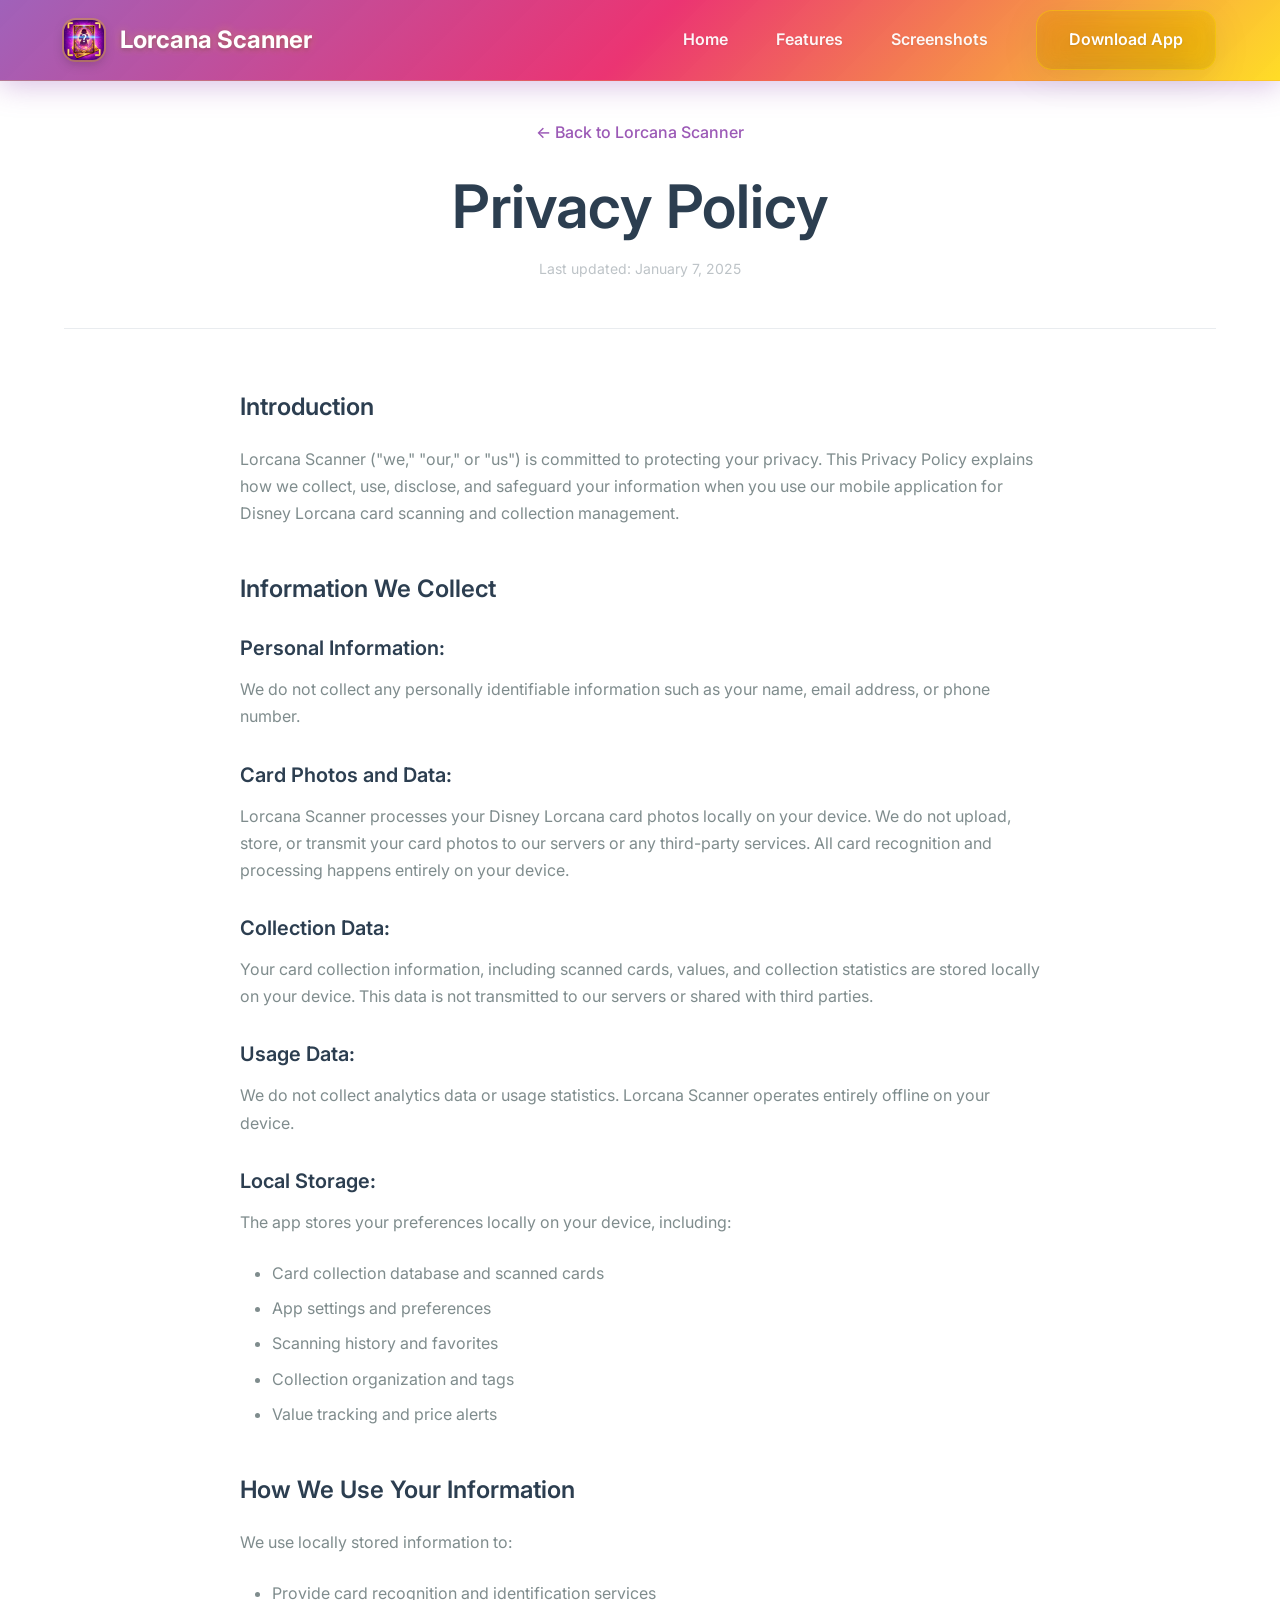
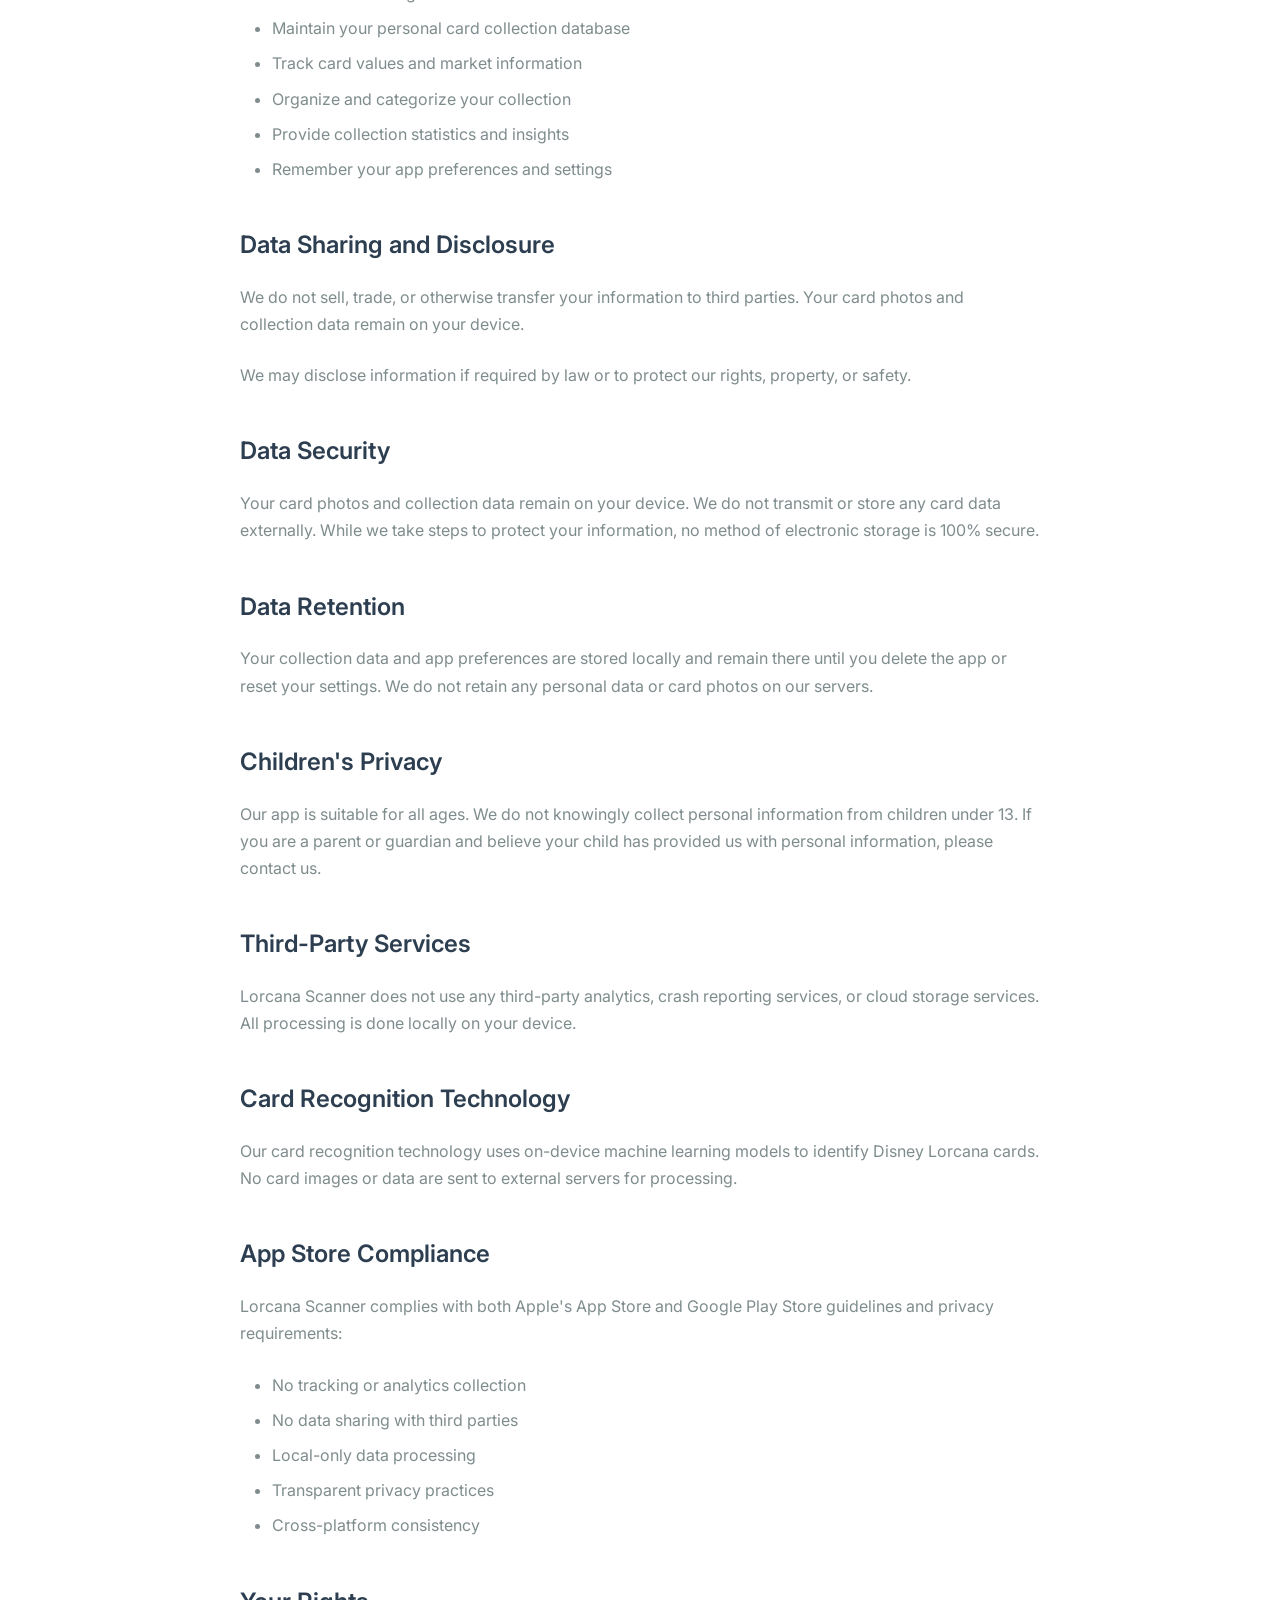
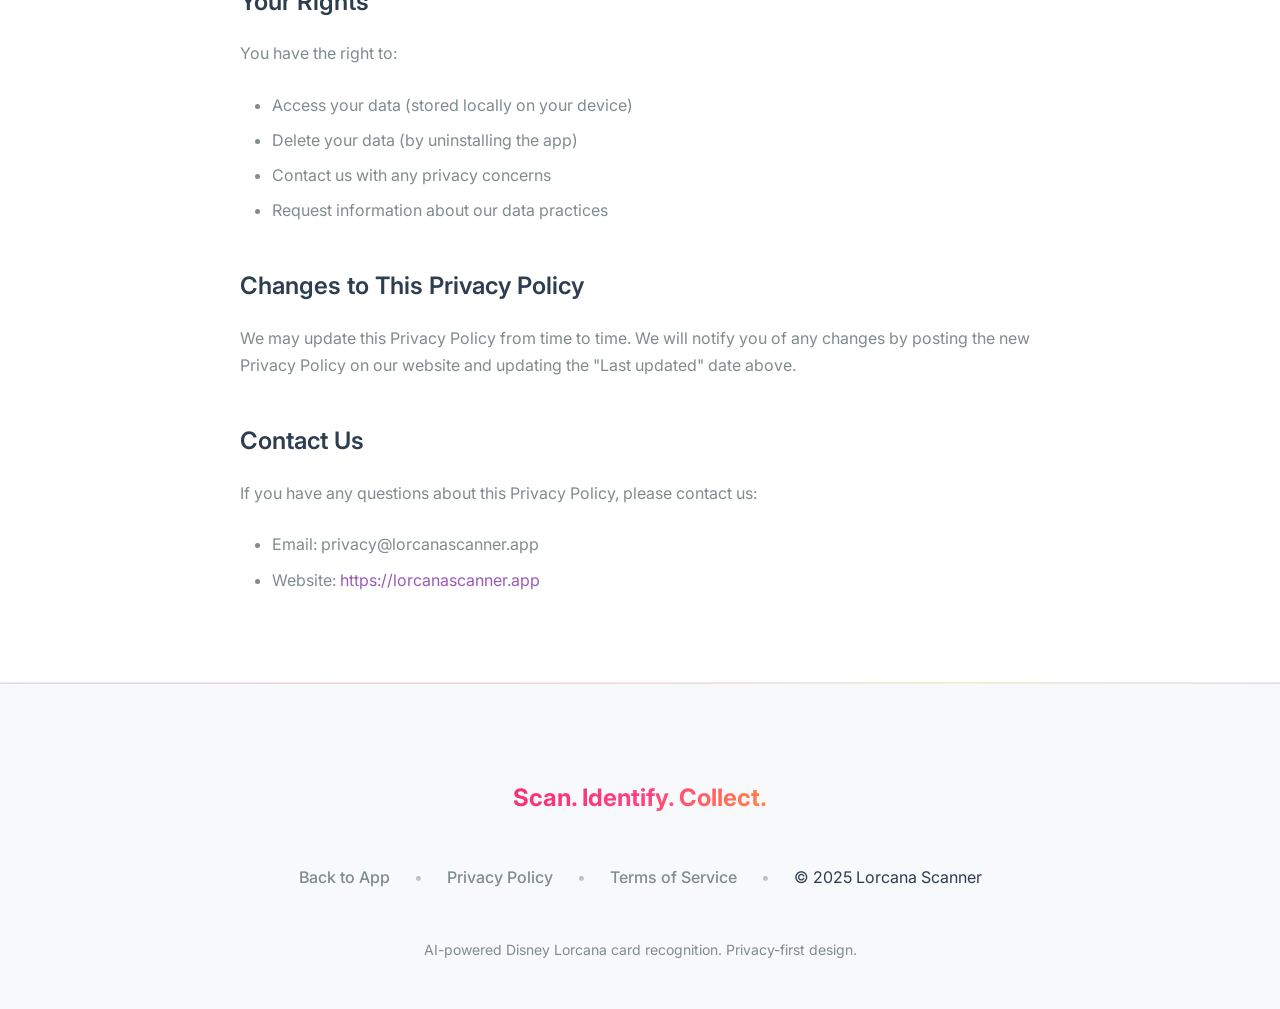
==== privacy.html @ 2559c127 "Add files via upload" ====
<!DOCTYPE html>
<html lang="en">
  <head>
    <meta charset="UTF-8" />
    <meta name="viewport" content="width=device-width, initial-scale=1.0" />
    <title>Privacy Policy - Lorcana Scanner</title>
    <meta
      name="description"
      content="Lorcana Scanner Privacy Policy - Learn how we protect your privacy and handle your data."
    />

    <!-- Favicon -->
    <link rel="icon" type="image/png" href="images/icon.png" />

    <!-- CSS -->
    <link rel="stylesheet" href="styles.css" />

    <!-- Fonts -->
    <link rel="preconnect" href="https://fonts.googleapis.com" />
    <link rel="preconnect" href="https://fonts.gstatic.com" crossorigin />
    <link
      href="https://fonts.googleapis.com/css2?family=Inter:wght@300;400;500;600;700&display=swap"
      rel="stylesheet"
    />
  </head>
  <body>
    <!-- Navigation -->
    <nav class="navbar">
      <div class="nav-container">
        <div class="nav-logo">
          <img src="images/icon.png" alt="Lorcana Scanner" class="logo" />
          <span class="logo-text">Lorcana Scanner</span>
        </div>
        <div class="nav-menu">
          <a href="index.html" class="nav-link">Home</a>
          <a href="index.html#features" class="nav-link">Features</a>
          <a href="index.html#screenshots" class="nav-link">Screenshots</a>
          <a href="index.html#download" class="nav-link download-btn"
            >Download App</a
          >
        </div>
        <div class="nav-toggle">
          <span></span>
          <span></span>
          <span></span>
        </div>
      </div>
    </nav>

    <!-- Privacy Policy Content -->
    <section class="privacy-content">
      <div class="container">
        <div class="privacy-header">
          <a href="index.html" class="back-link">← Back to Lorcana Scanner</a>
          <h1>Privacy Policy</h1>
          <p class="last-updated">Last updated: January 7, 2025</p>
        </div>

        <div class="privacy-body">
          <h2>Introduction</h2>
          <p>
            Lorcana Scanner ("we," "our," or "us") is committed to protecting your
            privacy. This Privacy Policy explains how we collect, use, disclose,
            and safeguard your information when you use our mobile application
            for Disney Lorcana card scanning and collection management.
          </p>

          <h2>Information We Collect</h2>

          <h3>Personal Information:</h3>
          <p>
            We do not collect any personally identifiable information such as
            your name, email address, or phone number.
          </p>

          <h3>Card Photos and Data:</h3>
          <p>
            Lorcana Scanner processes your Disney Lorcana card photos locally on your device. 
            We do not upload, store, or transmit your card photos to our servers or any
            third-party services. All card recognition and processing happens
            entirely on your device.
          </p>

          <h3>Collection Data:</h3>
          <p>
            Your card collection information, including scanned cards, values, 
            and collection statistics are stored locally on your device. This data 
            is not transmitted to our servers or shared with third parties.
          </p>

          <h3>Usage Data:</h3>
          <p>
            We do not collect analytics data or usage statistics. Lorcana Scanner
            operates entirely offline on your device.
          </p>

          <h3>Local Storage:</h3>
          <p>
            The app stores your preferences locally on your device, including:
          </p>
          <ul>
            <li>Card collection database and scanned cards</li>
            <li>App settings and preferences</li>
            <li>Scanning history and favorites</li>
            <li>Collection organization and tags</li>
            <li>Value tracking and price alerts</li>
          </ul>

          <h2>How We Use Your Information</h2>
          <p>We use locally stored information to:</p>
          <ul>
            <li>Provide card recognition and identification services</li>
            <li>Maintain your personal card collection database</li>
            <li>Track card values and market information</li>
            <li>Organize and categorize your collection</li>
            <li>Provide collection statistics and insights</li>
            <li>Remember your app preferences and settings</li>
          </ul>

          <h2>Data Sharing and Disclosure</h2>
          <p>
            We do not sell, trade, or otherwise transfer your information to
            third parties. Your card photos and collection data remain on your device.
          </p>
          <p>
            We may disclose information if required by law or to protect our
            rights, property, or safety.
          </p>

          <h2>Data Security</h2>
          <p>
            Your card photos and collection data remain on your device. We do not
            transmit or store any card data externally. While we take steps to
            protect your information, no method of electronic storage is 100%
            secure.
          </p>

          <h2>Data Retention</h2>
          <p>
            Your collection data and app preferences are stored locally and remain 
            there until you delete the app or reset your settings. We do not retain 
            any personal data or card photos on our servers.
          </p>

          <h2>Children's Privacy</h2>
          <p>
            Our app is suitable for all ages. We do not knowingly collect
            personal information from children under 13. If you are a parent or
            guardian and believe your child has provided us with personal
            information, please contact us.
          </p>

          <h2>Third-Party Services</h2>
          <p>
            Lorcana Scanner does not use any third-party analytics, crash reporting
            services, or cloud storage services. All processing is done locally
            on your device.
          </p>

          <h2>Card Recognition Technology</h2>
          <p>
            Our card recognition technology uses on-device machine learning models
            to identify Disney Lorcana cards. No card images or data are sent to external
            servers for processing.
          </p>

          <h2>App Store Compliance</h2>
          <p>
            Lorcana Scanner complies with both Apple's App Store and Google Play
            Store guidelines and privacy requirements:
          </p>
          <ul>
            <li>No tracking or analytics collection</li>
            <li>No data sharing with third parties</li>
            <li>Local-only data processing</li>
            <li>Transparent privacy practices</li>
            <li>Cross-platform consistency</li>
          </ul>

          <h2>Your Rights</h2>
          <p>You have the right to:</p>
          <ul>
            <li>Access your data (stored locally on your device)</li>
            <li>Delete your data (by uninstalling the app)</li>
            <li>Contact us with any privacy concerns</li>
            <li>Request information about our data practices</li>
          </ul>

          <h2>Changes to This Privacy Policy</h2>
          <p>
            We may update this Privacy Policy from time to time. We will notify
            you of any changes by posting the new Privacy Policy on our website
            and updating the "Last updated" date above.
          </p>

          <h2>Contact Us</h2>
          <p>
            If you have any questions about this Privacy Policy, please contact
            us:
          </p>
          <ul>
            <li>Email: privacy@lorcanascanner.app</li>
            <li>
              Website:
              <a href="https://lorcanascanner.app">https://lorcanascanner.app</a>
            </li>
          </ul>
        </div>
      </div>
    </section>

    <!-- Footer -->
    <footer class="footer">
      <div class="container">
        <div class="footer-content">
          <div class="footer-tagline">
            <p>Scan. Identify. Collect.</p>
          </div>
          <div class="footer-links">
            <a href="index.html">Back to App</a>
            <span class="separator">•</span>
            <a href="privacy.html">Privacy Policy</a>
            <span class="separator">•</span>
            <a href="terms.html">Terms of Service</a>
            <span class="separator">•</span>
            <span>© 2025 Lorcana Scanner</span>
          </div>
          <div class="footer-note">
            <p>AI-powered Disney Lorcana card recognition. Privacy-first design.</p>
          </div>
        </div>
      </div>
    </footer>

    <!-- JavaScript -->
    <script src="script.js"></script>
  </body>
</html>
---- styles.css ----
/* Reset and Base Styles */
* {
  margin: 0;
  padding: 0;
  box-sizing: border-box;
}

:root {
  /* Lorcana-themed Colors - Purple, Pink, Gold */
  --primary: #9b59b6;
  --primary-dark: #7d3c98;
  --primary-light: #bb8fce;
  --secondary: #e91e63;
  --secondary-dark: #c2185b;
  --accent: #ffd700;
  --accent-dark: #ffb300;
  --accent-light: #ffeb3b;
  --purple-deep: #4a148c;
  --purple-medium: #6a1b9a;
  --pink-bright: #ff4081;
  --pink-soft: #f06292;
  --text-primary: #2c3e50;
  --text-secondary: #7f8c8d;
  --text-light: #bdc3c7;
  --background: #ffffff;
  --background-alt: #f8f9fa;
  --border: #e9ecef;
  --shadow: rgba(0, 0, 0, 0.08);
  --shadow-hover: rgba(0, 0, 0, 0.12);
  --gradient-primary: linear-gradient(
    135deg,
    #9b59b6 0%,
    #e91e63 25%,
    #ff4081 50%,
    #ffd700 75%,
    #9b59b6 100%
  );
  --gradient-secondary: linear-gradient(135deg, #f8f9fa 0%, #e9ecef 100%);
  --gradient-glow: linear-gradient(
    135deg,
    rgba(155, 89, 182, 0.2) 0%,
    rgba(233, 30, 99, 0.15) 50%,
    rgba(255, 215, 0, 0.1) 100%
  );
  --gradient-cosmic: linear-gradient(
    135deg,
    #4a148c 0%,
    #6a1b9a 30%,
    #9b59b6 60%,
    #e91e63 100%
  );

  /* Typography */
  --font-family: "Inter", -apple-system, BlinkMacSystemFont, "Segoe UI", Roboto,
    sans-serif;
  --font-size-xs: 0.75rem;
  --font-size-sm: 0.875rem;
  --font-size-base: 1rem;
  --font-size-lg: 1.125rem;
  --font-size-xl: 1.25rem;
  --font-size-2xl: 1.5rem;
  --font-size-3xl: 1.875rem;
  --font-size-4xl: 2.25rem;
  --font-size-5xl: 3rem;
  --font-size-6xl: 3.75rem;

  /* Spacing */
  --spacing-xs: 0.5rem;
  --spacing-sm: 1rem;
  --spacing-md: 1.5rem;
  --spacing-lg: 2rem;
  --spacing-xl: 3rem;
  --spacing-2xl: 4rem;
  --spacing-3xl: 6rem;

  /* Border Radius */
  --radius-sm: 0.375rem;
  --radius-md: 0.5rem;
  --radius-lg: 0.75rem;
  --radius-xl: 1rem;
  --radius-2xl: 1.5rem;
  --radius-3xl: 2rem;

  /* Transitions */
  --transition: all 0.3s ease;
  --transition-slow: all 0.5s ease;
  --transition-fast: all 0.15s ease;
}

/* Dark Mode */
@media (prefers-color-scheme: dark) {
  :root {
    --text-primary: #ffffff;
    --text-secondary: #bdc3c7;
    --text-light: #95a5a6;
    --background: #1a1a1a;
    --background-alt: #2c2c2c;
    --border: #404040;
    --shadow: rgba(0, 0, 0, 0.3);
    --shadow-hover: rgba(0, 0, 0, 0.4);
  }
}

html {
  scroll-behavior: smooth;
}

body {
  font-family: var(--font-family);
  font-size: var(--font-size-base);
  line-height: 1.6;
  color: var(--text-primary);
  background: radial-gradient(
      circle at 50% 50%,
      rgba(155, 89, 182, 0.15) 0%,
      rgba(233, 30, 99, 0.1) 30%,
      rgba(255, 215, 0, 0.05) 60%,
      rgba(74, 20, 140, 0.02) 100%
    ),
    linear-gradient(135deg, #4a148c 0%, #6a1b9a 30%, #9b59b6 60%, #e91e63 100%);
  background-attachment: fixed;
  overflow-x: hidden;
  position: relative;
}

/* Sparkle effect for cosmic theme */
body::before {
  content: "";
  position: fixed;
  top: 0;
  left: 0;
  width: 100%;
  height: 100%;
  background-image: 
    radial-gradient(2px 2px at 20% 30%, rgba(255, 255, 255, 0.8), transparent),
    radial-gradient(2px 2px at 60% 70%, rgba(255, 192, 203, 0.8), transparent),
    radial-gradient(1px 1px at 50% 50%, rgba(255, 215, 0, 0.6), transparent),
    radial-gradient(1px 1px at 80% 10%, rgba(255, 255, 255, 0.6), transparent),
    radial-gradient(2px 2px at 40% 80%, rgba(255, 192, 203, 0.6), transparent);
  background-size: 200% 200%;
  background-position: 0% 0%, 100% 100%, 50% 50%, 0% 100%, 100% 0%;
  animation: sparkle 20s linear infinite;
  pointer-events: none;
  opacity: 0.4;
  z-index: 0;
}

@keyframes sparkle {
  0% {
    background-position: 0% 0%, 100% 100%, 50% 50%, 0% 100%, 100% 0%;
  }
  100% {
    background-position: 200% 200%, -100% -100%, 150% 150%, 200% -100%, -100% 200%;
  }
}

/* Typography */
h1,
h2,
h3,
h4,
h5,
h6 {
  font-weight: 600;
  line-height: 1.2;
  margin-bottom: var(--spacing-sm);
}

h1 {
  font-size: var(--font-size-6xl);
}
h2 {
  font-size: var(--font-size-5xl);
}
h3 {
  font-size: var(--font-size-4xl);
}
h4 {
  font-size: var(--font-size-3xl);
}
h5 {
  font-size: var(--font-size-2xl);
}
h6 {
  font-size: var(--font-size-xl);
}

p {
  margin-bottom: var(--spacing-sm);
  color: var(--text-secondary);
}

/* Container */
.container {
  max-width: 1200px;
  margin: 0 auto;
  padding: 0 var(--spacing-md);
  position: relative;
  z-index: 1;
}

/* Buttons */
.btn {
  display: inline-flex;
  align-items: center;
  gap: var(--spacing-xs);
  padding: var(--spacing-lg) var(--spacing-2xl);
  border: none;
  border-radius: var(--radius-2xl);
  font-size: var(--font-size-xl);
  font-weight: 600;
  text-decoration: none;
  cursor: pointer;
  transition: var(--transition);
  white-space: nowrap;
  position: relative;
  overflow: hidden;
  min-width: 200px;
  justify-content: center;
}

.btn::before {
  content: "";
  position: absolute;
  top: 0;
  left: -100%;
  width: 100%;
  height: 100%;
  background: linear-gradient(
    90deg,
    transparent,
    rgba(255, 255, 255, 0.3),
    transparent
  );
  transition: var(--transition-slow);
}

.btn:hover::before {
  left: 100%;
}

.btn-primary {
  background: var(--gradient-primary);
  color: white;
  box-shadow: 0 12px 40px rgba(155, 89, 182, 0.5), 0 4px 16px rgba(0, 0, 0, 0.3),
    0 0 0 2px rgba(255, 215, 0, 0.3);
  transform: translateY(0);
  border: 2px solid rgba(255, 215, 0, 0.4);
  backdrop-filter: blur(10px);
  text-shadow: 0 2px 4px rgba(0, 0, 0, 0.3);
  font-weight: 700;
  letter-spacing: 0.5px;
  filter: drop-shadow(0 4px 8px rgba(155, 89, 182, 0.4));
}

.btn-primary:hover {
  transform: translateY(-6px);
  box-shadow: 0 20px 60px rgba(155, 89, 182, 0.6), 0 8px 24px rgba(0, 0, 0, 0.4),
    0 0 0 3px rgba(255, 215, 0, 0.5);
  border-color: rgba(255, 215, 0, 0.6);
  text-shadow: 0 2px 6px rgba(0, 0, 0, 0.4);
  filter: drop-shadow(0 8px 16px rgba(155, 89, 182, 0.5)) brightness(1.1);
}

/* Navigation */
.navbar {
  position: fixed;
  top: 0;
  left: 0;
  right: 0;
  background: linear-gradient(
    135deg,
    rgba(155, 89, 182, 0.95) 0%,
    rgba(233, 30, 99, 0.9) 50%,
    rgba(255, 215, 0, 0.85) 100%
  );
  backdrop-filter: blur(20px);
  border-bottom: 1px solid rgba(255, 215, 0, 0.2);
  z-index: 1000;
  transition: var(--transition);
  box-shadow: 0 4px 30px rgba(155, 89, 182, 0.4);
}

.nav-container {
  max-width: 1200px;
  margin: 0 auto;
  padding: 0 var(--spacing-md);
  display: flex;
  align-items: center;
  justify-content: space-between;
  height: 80px;
}

.nav-logo {
  display: flex;
  align-items: center;
  gap: var(--spacing-sm);
}

.logo {
  width: 40px;
  height: 40px;
  border-radius: var(--radius-lg);
  box-shadow: 0 4px 12px rgba(0, 0, 0, 0.2), 0 0 0 2px rgba(255, 215, 0, 0.3);
  transition: var(--transition);
}

.logo:hover {
  transform: scale(1.1);
  box-shadow: 0 6px 16px rgba(0, 0, 0, 0.3), 0 0 0 3px rgba(255, 215, 0, 0.5);
}

.logo-text {
  font-size: var(--font-size-2xl);
  font-weight: 700;
  color: white;
  text-shadow: 0 2px 4px rgba(0, 0, 0, 0.2), 0 0 10px rgba(255, 215, 0, 0.3);
}

.nav-menu {
  display: flex;
  align-items: center;
  gap: var(--spacing-xl);
}

.nav-link {
  color: rgba(255, 255, 255, 0.95);
  text-decoration: none;
  font-weight: 600;
  transition: var(--transition);
  position: relative;
  padding: var(--spacing-xs) 0;
  text-shadow: 0 1px 2px rgba(0, 0, 0, 0.1);
}

.nav-link::after {
  content: "";
  position: absolute;
  bottom: 0;
  left: 0;
  width: 0;
  height: 2px;
  background: linear-gradient(90deg, #ffd700, #ffeb3b);
  transition: var(--transition);
  box-shadow: 0 0 8px rgba(255, 215, 0, 0.5);
}

.nav-link:hover {
  color: white;
  text-shadow: 0 2px 4px rgba(0, 0, 0, 0.2), 0 0 8px rgba(255, 215, 0, 0.4);
}

.nav-link:hover::after {
  width: 100%;
}

.nav-link.download-btn {
  background: rgba(255, 215, 0, 0.2);
  color: white;
  padding: var(--spacing-sm) var(--spacing-lg);
  border-radius: var(--radius-xl);
  border: 1px solid rgba(255, 215, 0, 0.4);
  backdrop-filter: blur(10px);
}

.nav-link.download-btn:hover {
  background: rgba(255, 215, 0, 0.3);
  transform: translateY(-2px);
  border-color: rgba(255, 215, 0, 0.6);
  box-shadow: 0 4px 12px rgba(255, 215, 0, 0.3);
}

.nav-toggle {
  display: none;
  flex-direction: column;
  cursor: pointer;
}

.nav-toggle span {
  width: 25px;
  height: 3px;
  background: white;
  margin: 3px 0;
  transition: var(--transition);
  box-shadow: 0 0 4px rgba(255, 215, 0, 0.5);
}

/* Hero Section */
.hero {
  padding: 140px 0 var(--spacing-3xl);
  background: var(--gradient-cosmic);
  min-height: 100vh;
  display: flex;
  align-items: center;
  color: white;
  position: relative;
  overflow: hidden;
}

.hero::before {
  content: "";
  position: absolute;
  top: 0;
  left: 0;
  right: 0;
  bottom: 0;
  background: var(--gradient-glow);
  opacity: 0.4;
  animation: pulse 4s ease-in-out infinite;
}

@keyframes pulse {
  0%,
  100% {
    opacity: 0.4;
  }
  50% {
    opacity: 0.6;
  }
}

.hero .container {
  display: grid;
  grid-template-columns: 1fr 1fr;
  gap: var(--spacing-3xl);
  align-items: center;
  position: relative;
  z-index: 2;
}

.hero-content {
  max-width: 600px;
}

.hero-icon {
  margin-bottom: var(--spacing-xl);
  animation: float 6s ease-in-out infinite;
}

@keyframes float {
  0%,
  100% {
    transform: translateY(0px);
  }
  50% {
    transform: translateY(-10px);
  }
}

.app-icon {
  width: 100px;
  height: 100px;
  border-radius: var(--radius-2xl);
  box-shadow: 0 20px 40px rgba(0, 0, 0, 0.3), 0 0 0 4px rgba(255, 215, 0, 0.3);
  transition: var(--transition);
}

.app-icon:hover {
  transform: scale(1.05) rotate(5deg);
  box-shadow: 0 25px 50px rgba(0, 0, 0, 0.4), 0 0 0 6px rgba(255, 215, 0, 0.5);
}

.hero-title {
  font-size: var(--font-size-6xl);
  font-weight: 800;
  line-height: 1.1;
  margin-bottom: var(--spacing-lg);
  color: white;
  text-shadow: 0 4px 8px rgba(0, 0, 0, 0.2), 0 0 20px rgba(255, 215, 0, 0.3);
}

.gradient-text {
  background: linear-gradient(135deg, #ffffff, #ffd700, #ffeb3b, #ffffff);
  -webkit-background-clip: text;
  -webkit-text-fill-color: transparent;
  background-clip: text;
  animation: shimmer 3s ease-in-out infinite;
  background-size: 200% 200%;
}

@keyframes shimmer {
  0%,
  100% {
    background-position: 0% 50%;
  }
  50% {
    background-position: 100% 50%;
  }
}

.hero-subtitle {
  font-size: var(--font-size-xl);
  color: rgba(255, 255, 255, 0.9);
  margin-bottom: var(--spacing-2xl);
  line-height: 1.6;
  font-weight: 400;
  text-shadow: 0 2px 4px rgba(0, 0, 0, 0.1);
}

.hero-cta {
  margin-bottom: var(--spacing-2xl);
}

.hero-screenshots {
  display: flex;
  flex-direction: column;
  gap: var(--spacing-xl);
  align-items: center;
  justify-content: center;
  animation: slideInRight 1s ease-out;
}

@keyframes slideInRight {
  from {
    opacity: 0;
    transform: translateX(50px);
  }
  to {
    opacity: 1;
    transform: translateX(0);
  }
}

.screenshot-main {
  position: relative;
}

.main-screenshot {
  width: 100%;
  max-width: 400px;
  height: auto;
  border-radius: var(--radius-3xl);
  box-shadow: 0 30px 60px rgba(0, 0, 0, 0.4), 0 0 0 4px rgba(255, 215, 0, 0.2);
  transition: var(--transition);
  filter: drop-shadow(0 10px 20px rgba(155, 89, 182, 0.3));
}

.main-screenshot:hover {
  transform: translateY(-10px) scale(1.02);
  box-shadow: 0 40px 80px rgba(0, 0, 0, 0.5), 0 0 0 6px rgba(255, 215, 0, 0.3);
}

/* Section Styles */
.section-header {
  text-align: center;
  margin-bottom: var(--spacing-3xl);
}

.section-header h2 {
  margin-bottom: var(--spacing-lg);
  background: var(--gradient-primary);
  -webkit-background-clip: text;
  -webkit-text-fill-color: transparent;
  background-clip: text;
}

.section-header p {
  font-size: var(--font-size-xl);
  max-width: 700px;
  margin: 0 auto;
  color: var(--text-secondary);
}

/* Features Section */
.features {
  padding: var(--spacing-3xl) 0;
  background: var(--background);
  position: relative;
}

.features::before {
  content: "";
  position: absolute;
  top: 0;
  left: 0;
  right: 0;
  height: 1px;
  background: var(--gradient-primary);
  opacity: 0.2;
}

.features-grid {
  display: grid;
  grid-template-columns: repeat(auto-fit, minmax(350px, 1fr));
  gap: var(--spacing-xl);
}

.feature-card {
  background: var(--background);
  padding: var(--spacing-2xl);
  border-radius: var(--radius-3xl);
  border: 2px solid transparent;
  text-align: center;
  transition: var(--transition);
  box-shadow: 0 8px 32px var(--shadow);
  position: relative;
  overflow: hidden;
}

.feature-card::before {
  content: "";
  position: absolute;
  top: 0;
  left: 0;
  right: 0;
  height: 4px;
  background: var(--gradient-primary);
  transform: scaleX(0);
  transition: var(--transition);
}

.feature-card:hover {
  transform: translateY(-8px);
  box-shadow: 0 20px 60px var(--shadow-hover), 0 0 0 2px rgba(255, 215, 0, 0.2);
  border-color: rgba(255, 215, 0, 0.3);
}

.feature-card:hover::before {
  transform: scaleX(1);
}

.feature-icon {
  font-size: 3rem;
  margin-bottom: var(--spacing-lg);
  opacity: 0.8;
  transition: var(--transition);
  filter: drop-shadow(0 2px 4px rgba(155, 89, 182, 0.3));
}

.feature-card:hover .feature-icon {
  transform: scale(1.1);
  opacity: 1;
  filter: drop-shadow(0 4px 8px rgba(255, 215, 0, 0.4));
}

.feature-card h3 {
  margin-bottom: var(--spacing-md);
  font-weight: 700;
  color: var(--primary);
}

/* Screenshots Section */
.screenshots {
  padding: var(--spacing-3xl) 0;
  background: var(--background-alt);
  position: relative;
}

.screenshots::before {
  content: "";
  position: absolute;
  top: 0;
  left: 0;
  right: 0;
  height: 1px;
  background: var(--gradient-primary);
  opacity: 0.2;
}

.screenshots-grid {
  display: grid;
  grid-template-columns: repeat(auto-fit, minmax(300px, 1fr));
  gap: var(--spacing-xl);
}

.screenshot {
  text-align: center;
  transition: var(--transition);
}

.screenshot img {
  width: 100%;
  max-width: 350px;
  height: auto;
  border-radius: var(--radius-3xl);
  margin-bottom: var(--spacing-lg);
  box-shadow: 0 20px 40px var(--shadow), 0 0 0 2px rgba(255, 215, 0, 0.1);
  transition: var(--transition);
  filter: drop-shadow(0 8px 16px rgba(155, 89, 182, 0.2));
}

.screenshot img:hover {
  transform: translateY(-8px) scale(1.02);
  box-shadow: 0 30px 60px var(--shadow-hover), 0 0 0 4px rgba(255, 215, 0, 0.3);
}

.screenshot h4 {
  margin-bottom: var(--spacing-sm);
  font-weight: 600;
}

/* Download Section */
.download {
  padding: var(--spacing-3xl) 0;
  background: var(--gradient-cosmic);
  color: white;
  text-align: center;
  position: relative;
  overflow: hidden;
}

.download::before {
  content: "";
  position: absolute;
  top: 0;
  left: 0;
  right: 0;
  bottom: 0;
  background: var(--gradient-glow);
  opacity: 0.3;
}

.download .container {
  position: relative;
  z-index: 2;
}

.download h2 {
  color: white;
  margin-bottom: var(--spacing-lg);
  font-size: var(--font-size-5xl);
  font-weight: 800;
  text-shadow: 0 4px 8px rgba(0, 0, 0, 0.2), 0 0 20px rgba(255, 215, 0, 0.3);
}

.download p {
  color: rgba(255, 255, 255, 0.9);
  font-size: var(--font-size-xl);
  margin-bottom: var(--spacing-2xl);
  font-weight: 400;
}

.download-buttons {
  display: flex;
  justify-content: center;
  gap: var(--spacing-lg);
  margin-bottom: var(--spacing-2xl);
  flex-wrap: wrap;
}

.download-btn {
  transition: var(--transition);
  filter: drop-shadow(0 8px 16px rgba(0, 0, 0, 0.3));
  text-decoration: none;
}

.download-btn:hover {
  transform: translateY(-4px);
  filter: drop-shadow(0 12px 24px rgba(155, 89, 182, 0.4));
  text-decoration: none;
}

.store-button {
  display: flex;
  align-items: center;
  gap: 12px;
  background: #000;
  color: #fff;
  padding: 12px 20px;
  border-radius: 8px;
  min-width: 180px;
  transition: all 0.3s ease;
  text-decoration: none;
  border: 1px solid rgba(255, 215, 0, 0.2);
}

.store-button:hover {
  background: #1a1a1a;
  transform: translateY(-2px);
  color: #fff;
  text-decoration: none;
  border-color: rgba(255, 215, 0, 0.4);
  box-shadow: 0 8px 24px rgba(155, 89, 182, 0.3);
}

.store-icon {
  display: flex;
  align-items: center;
  justify-content: center;
  width: 32px;
  height: 32px;
  flex-shrink: 0;
  border-radius: 4px;
  overflow: visible;
}

.store-icon img {
  width: 32px;
  height: 32px;
  object-fit: contain;
  display: block;
  max-width: 32px;
  max-height: 32px;
}

.store-text {
  display: flex;
  flex-direction: column;
  line-height: 1.2;
}

.store-label {
  font-size: 10px;
  font-weight: 400;
  opacity: 0.8;
  text-transform: uppercase;
  letter-spacing: 0.5px;
  color: #fff;
}

.store-name {
  font-size: 16px;
  font-weight: 600;
  margin-top: 2px;
  color: #fff;
}

.download-btn img {
  height: 70px;
  width: auto;
}

/* Footer */
.footer {
  background: var(--background-alt);
  padding: var(--spacing-3xl) 0 var(--spacing-lg);
  border-top: 1px solid var(--border);
  position: relative;
}

.footer::before {
  content: "";
  position: absolute;
  top: 0;
  left: 0;
  right: 0;
  height: 1px;
  background: var(--gradient-primary);
  opacity: 0.2;
}

.footer-content {
  text-align: center;
}

.footer-tagline {
  margin-bottom: var(--spacing-xl);
}

.footer-tagline p {
  font-size: var(--font-size-2xl);
  font-weight: 700;
  color: var(--text-primary);
  background: var(--gradient-primary);
  -webkit-background-clip: text;
  -webkit-text-fill-color: transparent;
  background-clip: text;
}

.footer-links {
  display: flex;
  justify-content: center;
  align-items: center;
  gap: var(--spacing-md);
  margin-bottom: var(--spacing-xl);
  flex-wrap: wrap;
}

.footer-links a {
  color: var(--text-secondary);
  text-decoration: none;
  transition: var(--transition);
  font-weight: 500;
}

.footer-links a:hover {
  color: var(--primary);
  transform: translateY(-2px);
}

.separator {
  color: var(--text-light);
}

.footer-note {
  color: var(--text-light);
  font-size: var(--font-size-sm);
}

/* Responsive Design */
@media (max-width: 1024px) {
  .hero .container {
    gap: var(--spacing-2xl);
  }

  .hero-title {
    font-size: var(--font-size-5xl);
  }

  .main-screenshot {
    max-width: 350px;
  }

  .features-grid {
    grid-template-columns: repeat(auto-fit, minmax(300px, 1fr));
  }
}

@media (max-width: 768px) {
  .nav-menu {
    display: none;
  }

  .nav-toggle {
    display: flex;
  }

  .hero {
    text-align: center;
    padding: 120px 0 var(--spacing-2xl);
  }

  .hero .container {
    grid-template-columns: 1fr;
    gap: var(--spacing-2xl);
  }

  .hero-content {
    order: 2;
  }

  .hero-screenshots {
    order: 1;
  }

  .hero-title {
    font-size: var(--font-size-4xl);
  }

  .hero-subtitle {
    font-size: var(--font-size-lg);
  }

  .features-grid {
    grid-template-columns: 1fr;
  }

  .screenshots-grid {
    grid-template-columns: repeat(auto-fit, minmax(280px, 1fr));
  }

  .download-buttons {
    flex-direction: column;
    align-items: center;
    gap: var(--spacing-md);
  }

  .store-button {
    min-width: 200px;
    padding: 14px 24px;
  }

  .footer-links {
    flex-direction: column;
    gap: var(--spacing-sm);
  }

  .separator {
    display: none;
  }
}

@media (max-width: 480px) {
  .container {
    padding: 0 var(--spacing-sm);
  }

  .hero-title {
    font-size: var(--font-size-3xl);
  }

  .hero-subtitle {
    font-size: var(--font-size-base);
  }

  .section-header h2 {
    font-size: var(--font-size-3xl);
  }

  .feature-card,
  .screenshot {
    padding: var(--spacing-xl);
  }

  .main-screenshot {
    max-width: 300px;
  }

  .download-btn img {
    height: 60px;
  }
}

/* Mobile Menu Styles */
.nav-menu.active {
  display: flex;
  position: absolute;
  top: 100%;
  left: 0;
  right: 0;
  background: linear-gradient(
    135deg,
    rgba(155, 89, 182, 0.98) 0%,
    rgba(233, 30, 99, 0.95) 50%,
    rgba(255, 215, 0, 0.92) 100%
  );
  flex-direction: column;
  padding: var(--spacing-xl);
  border-top: 1px solid rgba(255, 215, 0, 0.2);
  box-shadow: 0 8px 32px rgba(155, 89, 182, 0.4);
  gap: var(--spacing-md);
  backdrop-filter: blur(20px);
}

.nav-toggle.active span:nth-child(1) {
  transform: rotate(45deg) translate(5px, 5px);
}

.nav-toggle.active span:nth-child(2) {
  opacity: 0;
}

.nav-toggle.active span:nth-child(3) {
  transform: rotate(-45deg) translate(7px, -6px);
}

/* Animations */
@keyframes fadeInUp {
  from {
    opacity: 0;
    transform: translateY(30px);
  }
  to {
    opacity: 1;
    transform: translateY(0);
  }
}

.fade-in-up {
  animation: fadeInUp 0.6s ease-out;
}

/* Smooth scrolling for anchor links */
html {
  scroll-padding-top: 100px;
}

/* Image loading animation */
img {
  opacity: 0;
  transition: opacity 0.3s ease;
}

img.loaded {
  opacity: 1;
}

/* Focus styles for accessibility */
a:focus,
button:focus {
  outline: 2px solid var(--primary);
  outline-offset: 2px;
}

/* Active navigation link */
.nav-link.active {
  color: white !important;
  font-weight: 700;
  text-shadow: 0 1px 2px rgba(0, 0, 0, 0.2), 0 0 8px rgba(255, 215, 0, 0.5);
}

.nav-link.active::after {
  width: 100%;
  background: linear-gradient(90deg, #ffd700, #ffeb3b);
  box-shadow: 0 0 12px rgba(255, 215, 0, 0.6);
}

/* Scrollbar styling */
::-webkit-scrollbar {
  width: 8px;
}

::-webkit-scrollbar-track {
  background: var(--background-alt);
}

::-webkit-scrollbar-thumb {
  background: var(--gradient-primary);
  border-radius: var(--radius-lg);
}

::-webkit-scrollbar-thumb:hover {
  background: var(--primary-dark);
}

/* Privacy Policy Page */
.privacy-content {
  padding: 120px 0 var(--spacing-2xl);
  background: var(--background);
  min-height: 100vh;
  position: relative;
  z-index: 1;
}

.privacy-header {
  text-align: center;
  margin-bottom: var(--spacing-2xl);
  padding-bottom: var(--spacing-lg);
  border-bottom: 1px solid var(--border);
}

.back-link {
  display: inline-block;
  color: var(--primary);
  text-decoration: none;
  font-weight: 500;
  margin-bottom: var(--spacing-md);
  transition: var(--transition);
}

.back-link:hover {
  color: var(--primary-dark);
}

.privacy-header h1 {
  margin-bottom: var(--spacing-sm);
  color: var(--text-primary);
}

.last-updated {
  color: var(--text-light);
  font-size: var(--font-size-sm);
}

.privacy-body {
  max-width: 800px;
  margin: 0 auto;
  line-height: 1.7;
}

.privacy-body h2 {
  color: var(--text-primary);
  margin-top: var(--spacing-xl);
  margin-bottom: var(--spacing-md);
  font-size: var(--font-size-2xl);
}

.privacy-body h3 {
  color: var(--text-primary);
  margin-top: var(--spacing-lg);
  margin-bottom: var(--spacing-sm);
  font-size: var(--font-size-xl);
}

.privacy-body p {
  margin-bottom: var(--spacing-md);
  color: var(--text-secondary);
}

.privacy-body ul {
  margin-bottom: var(--spacing-md);
  padding-left: var(--spacing-lg);
}

.privacy-body li {
  margin-bottom: var(--spacing-xs);
  color: var(--text-secondary);
}

.privacy-body a {
  color: var(--primary);
  text-decoration: none;
  transition: var(--transition);
}

.privacy-body a:hover {
  color: var(--primary-dark);
  text-decoration: underline;
}

/* Responsive Privacy Page */
@media (max-width: 768px) {
  .privacy-content {
    padding: 100px 0 var(--spacing-xl);
  }

  .privacy-body {
    padding: 0 var(--spacing-sm);
  }

  .privacy-body h2 {
    font-size: var(--font-size-xl);
  }

  .privacy-body h3 {
    font-size: var(--font-size-lg);
  }
}
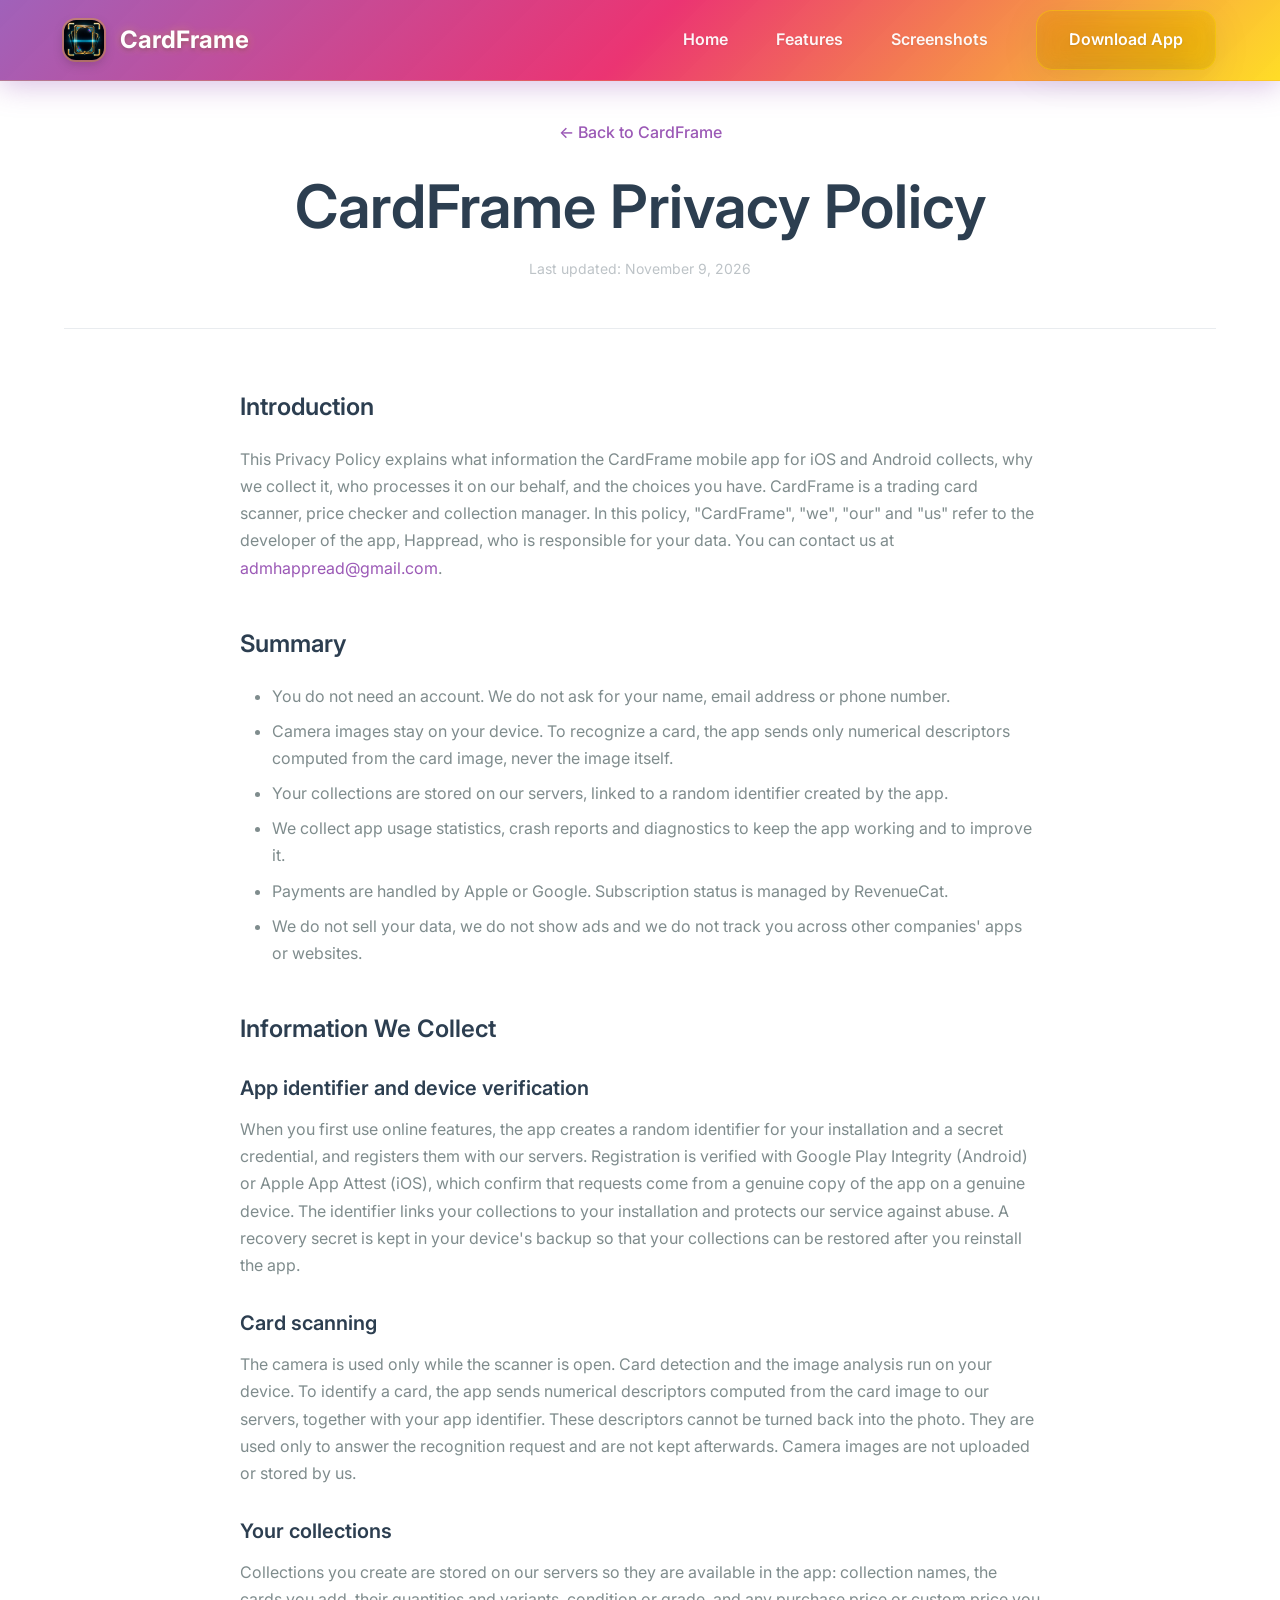
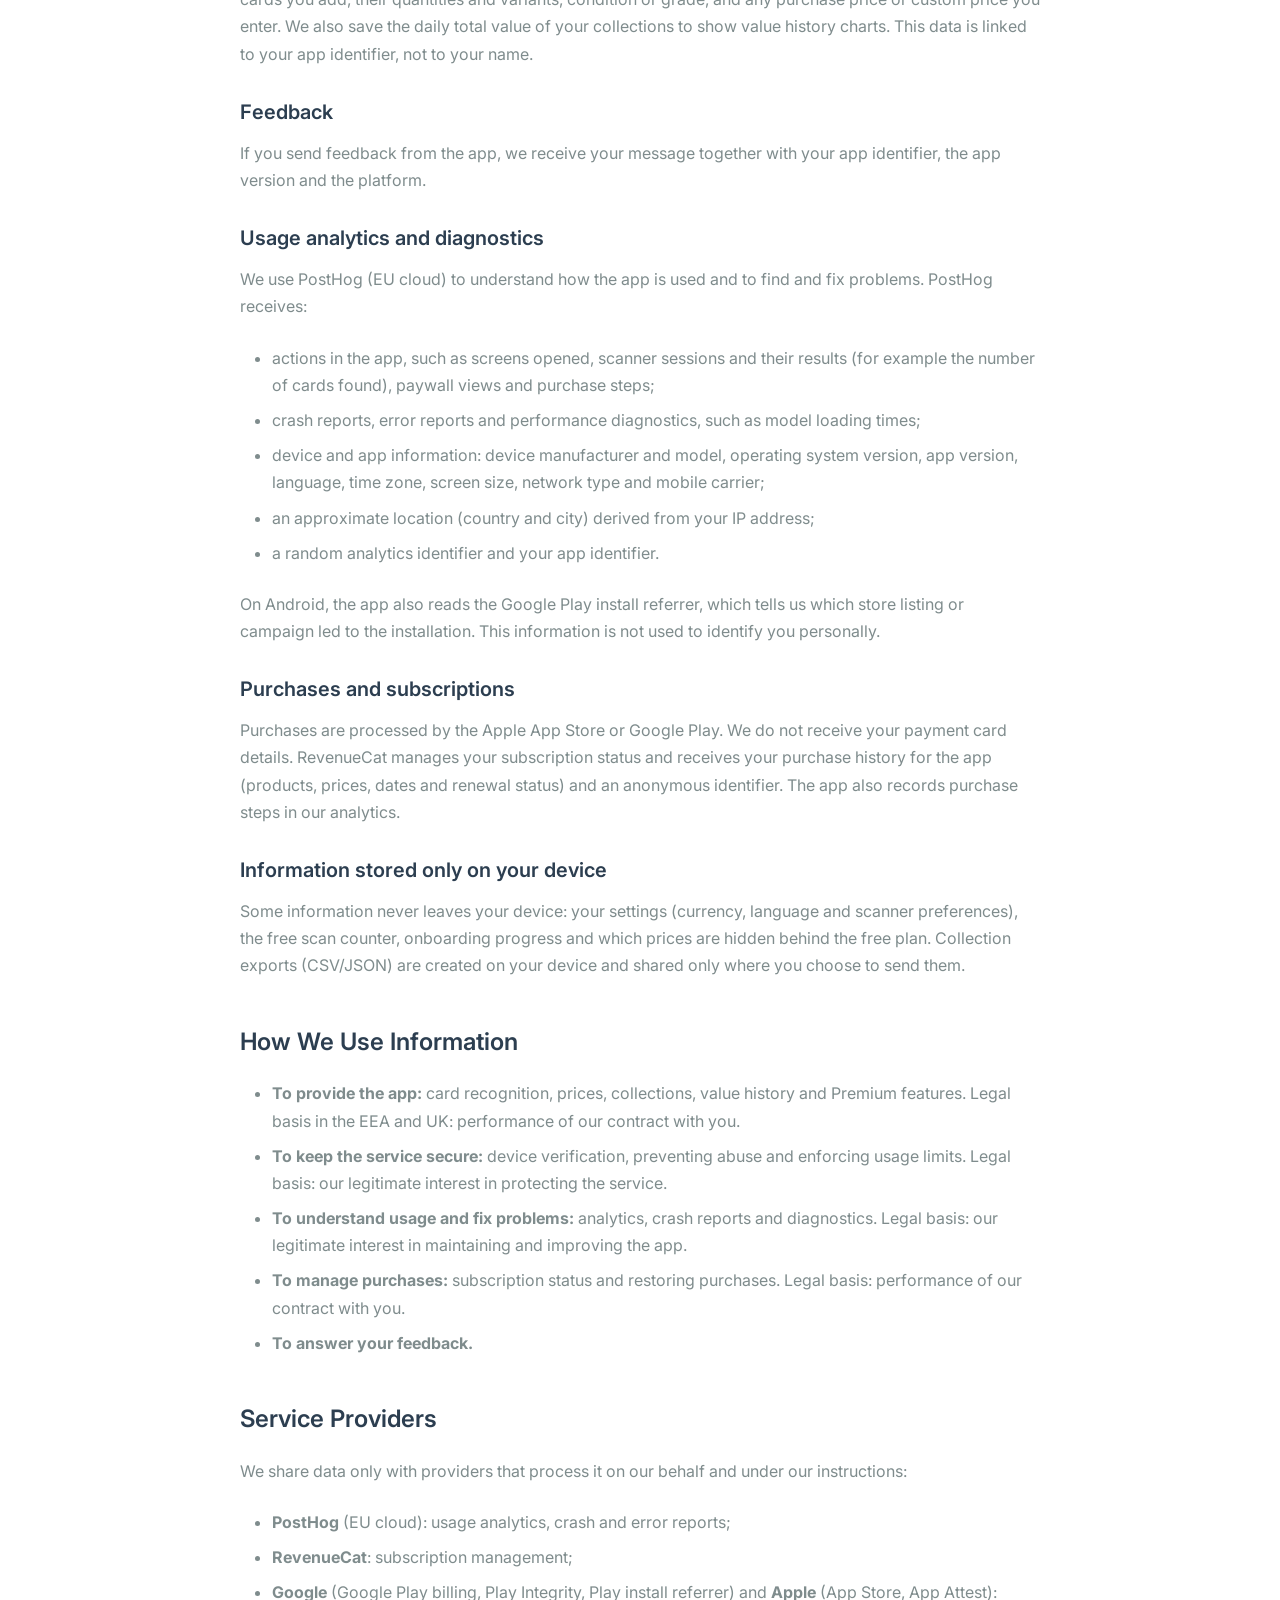
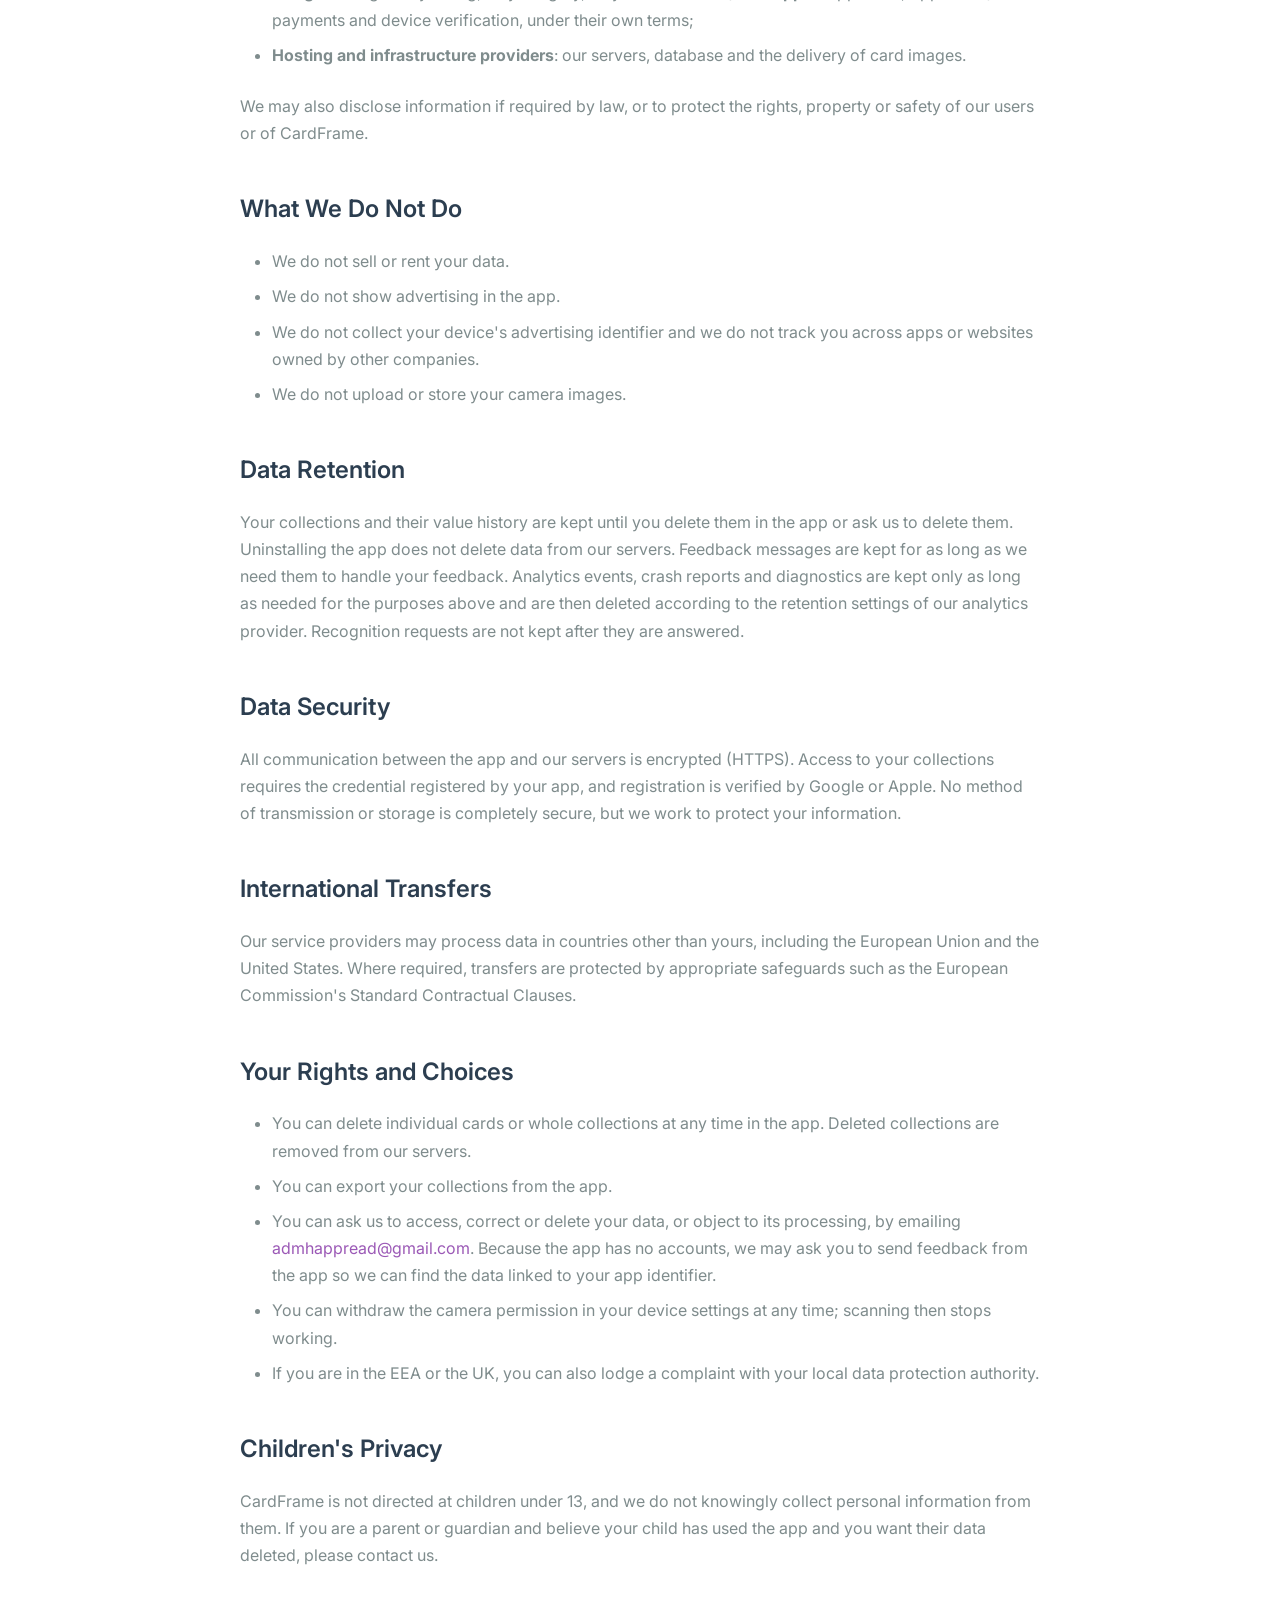
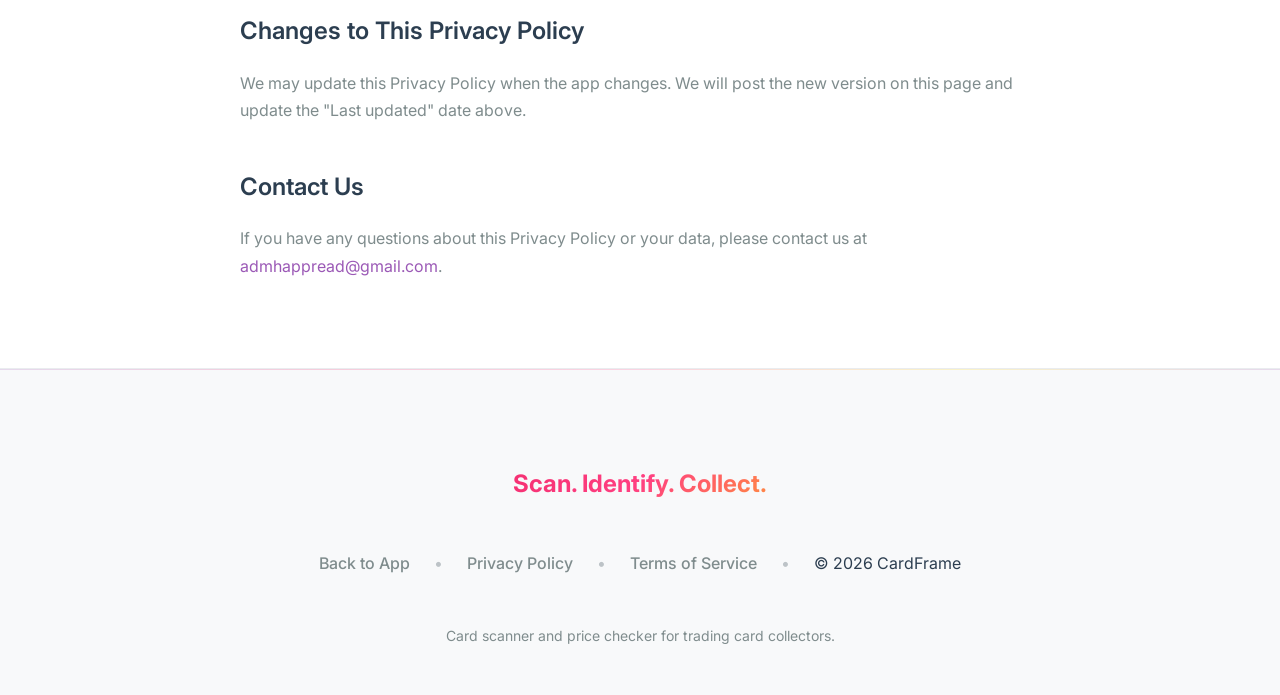
==== commit cce878fc: "Rebrand site to CardFrame; new privacy policy and terms - Privacy policy describes what the CardFram" ====
--- a/privacy.html
+++ b/privacy.html
@@ -3,10 +3,10 @@
   <head>
     <meta charset="UTF-8" />
     <meta name="viewport" content="width=device-width, initial-scale=1.0" />
-    <title>Privacy Policy - Lorcana Scanner</title>
+    <title>Privacy Policy - CardFrame</title>
     <meta
       name="description"
-      content="Lorcana Scanner Privacy Policy - Learn how we protect your privacy and handle your data."
+      content="CardFrame Privacy Policy - what data the CardFrame card scanner app collects, why, and how you can control it."
     />
 
     <!-- Favicon -->
@@ -28,8 +28,8 @@
     <nav class="navbar">
       <div class="nav-container">
         <div class="nav-logo">
-          <img src="images/icon.png" alt="Lorcana Scanner" class="logo" />
-          <span class="logo-text">Lorcana Scanner</span>
+          <img src="images/icon.png" alt="CardFrame" class="logo" />
+          <span class="logo-text">CardFrame</span>
         </div>
         <div class="nav-menu">
           <a href="index.html" class="nav-link">Home</a>
@@ -51,160 +51,204 @@
     <section class="privacy-content">
       <div class="container">
         <div class="privacy-header">
-          <a href="index.html" class="back-link">← Back to Lorcana Scanner</a>
-          <h1>Privacy Policy</h1>
-          <p class="last-updated">Last updated: January 7, 2025</p>
+          <a href="index.html" class="back-link">← Back to CardFrame</a>
+          <h1>CardFrame Privacy Policy</h1>
+          <p class="last-updated">Last updated: November 9, 2026</p>
         </div>
 
         <div class="privacy-body">
           <h2>Introduction</h2>
           <p>
-            Lorcana Scanner ("we," "our," or "us") is committed to protecting your
-            privacy. This Privacy Policy explains how we collect, use, disclose,
-            and safeguard your information when you use our mobile application
-            for Disney Lorcana card scanning and collection management.
-          </p>
+            This Privacy Policy explains what information the CardFrame mobile
+            app for iOS and Android collects, why we collect it, who processes it on our behalf, and the
+            choices you have. CardFrame is a trading card scanner, price checker
+            and collection manager. In this policy, "CardFrame", "we", "our" and
+            "us" refer to the developer of the app, Happread, who is responsible
+            for your data. You can contact us at
+            <a href="mailto:admhappread@gmail.com">admhappread@gmail.com</a>.
+          </p>
+
+          <h2>Summary</h2>
+          <ul>
+            <li>You do not need an account. We do not ask for your name, email address or phone number.</li>
+            <li>Camera images stay on your device. To recognize a card, the app sends only numerical descriptors computed from the card image, never the image itself.</li>
+            <li>Your collections are stored on our servers, linked to a random identifier created by the app.</li>
+            <li>We collect app usage statistics, crash reports and diagnostics to keep the app working and to improve it.</li>
+            <li>Payments are handled by Apple or Google. Subscription status is managed by RevenueCat.</li>
+            <li>We do not sell your data, we do not show ads and we do not track you across other companies' apps or websites.</li>
+          </ul>
 
           <h2>Information We Collect</h2>
 
-          <h3>Personal Information:</h3>
-          <p>
-            We do not collect any personally identifiable information such as
-            your name, email address, or phone number.
-          </p>
-
-          <h3>Card Photos and Data:</h3>
-          <p>
-            Lorcana Scanner processes your Disney Lorcana card photos locally on your device. 
-            We do not upload, store, or transmit your card photos to our servers or any
-            third-party services. All card recognition and processing happens
-            entirely on your device.
-          </p>
-
-          <h3>Collection Data:</h3>
-          <p>
-            Your card collection information, including scanned cards, values, 
-            and collection statistics are stored locally on your device. This data 
-            is not transmitted to our servers or shared with third parties.
-          </p>
-
-          <h3>Usage Data:</h3>
-          <p>
-            We do not collect analytics data or usage statistics. Lorcana Scanner
-            operates entirely offline on your device.
-          </p>
-
-          <h3>Local Storage:</h3>
-          <p>
-            The app stores your preferences locally on your device, including:
-          </p>
-          <ul>
-            <li>Card collection database and scanned cards</li>
-            <li>App settings and preferences</li>
-            <li>Scanning history and favorites</li>
-            <li>Collection organization and tags</li>
-            <li>Value tracking and price alerts</li>
-          </ul>
-
-          <h2>How We Use Your Information</h2>
-          <p>We use locally stored information to:</p>
-          <ul>
-            <li>Provide card recognition and identification services</li>
-            <li>Maintain your personal card collection database</li>
-            <li>Track card values and market information</li>
-            <li>Organize and categorize your collection</li>
-            <li>Provide collection statistics and insights</li>
-            <li>Remember your app preferences and settings</li>
-          </ul>
-
-          <h2>Data Sharing and Disclosure</h2>
-          <p>
-            We do not sell, trade, or otherwise transfer your information to
-            third parties. Your card photos and collection data remain on your device.
-          </p>
-          <p>
-            We may disclose information if required by law or to protect our
-            rights, property, or safety.
+          <h3>App identifier and device verification</h3>
+          <p>
+            When you first use online features, the app creates a random
+            identifier for your installation and a secret credential, and
+            registers them with our servers. Registration is verified with
+            Google Play Integrity (Android) or Apple App Attest (iOS), which
+            confirm that requests come from a genuine copy of the app on a
+            genuine device. The identifier links your collections to your
+            installation and protects our service against abuse. A recovery
+            secret is kept in your device's backup so that your collections
+            can be restored after you reinstall the app.
+          </p>
+
+          <h3>Card scanning</h3>
+          <p>
+            The camera is used only while the scanner is open. Card detection
+            and the image analysis run on your device. To identify a card, the
+            app sends numerical descriptors computed from the card image to our
+            servers, together with your app identifier. These descriptors cannot
+            be turned back into the photo. They are used only to answer the
+            recognition request and are not kept afterwards. Camera images are
+            not uploaded or stored by us.
+          </p>
+
+          <h3>Your collections</h3>
+          <p>
+            Collections you create are stored on our servers so they are
+            available in the app: collection names, the cards you add, their
+            quantities and variants, condition or grade, and any purchase price
+            or custom price you enter. We also save the daily total value of
+            your collections to show value history charts. This data is linked
+            to your app identifier, not to your name.
+          </p>
+
+          <h3>Feedback</h3>
+          <p>
+            If you send feedback from the app, we receive your message together
+            with your app identifier, the app version and the platform.
+          </p>
+
+          <h3>Usage analytics and diagnostics</h3>
+          <p>
+            We use PostHog (EU cloud) to understand how the app is used and to
+            find and fix problems. PostHog receives:
+          </p>
+          <ul>
+            <li>actions in the app, such as screens opened, scanner sessions and their results (for example the number of cards found), paywall views and purchase steps;</li>
+            <li>crash reports, error reports and performance diagnostics, such as model loading times;</li>
+            <li>device and app information: device manufacturer and model, operating system version, app version, language, time zone, screen size, network type and mobile carrier;</li>
+            <li>an approximate location (country and city) derived from your IP address;</li>
+            <li>a random analytics identifier and your app identifier.</li>
+          </ul>
+          <p>
+            On Android, the app also reads the Google Play install referrer,
+            which tells us which store listing or campaign led to the
+            installation. This information is not used to identify you
+            personally.
+          </p>
+
+          <h3>Purchases and subscriptions</h3>
+          <p>
+            Purchases are processed by the Apple App Store or Google Play. We do
+            not receive your payment card details. RevenueCat manages your
+            subscription status and receives your purchase history for the app
+            (products, prices, dates and renewal status) and an anonymous
+            identifier. The app also records purchase steps in our analytics.
+          </p>
+
+          <h3>Information stored only on your device</h3>
+          <p>
+            Some information never leaves your device: your settings (currency,
+            language and scanner preferences), the free scan counter, onboarding
+            progress and which prices are hidden behind the free plan. Collection
+            exports (CSV/JSON) are created on your device and shared only where
+            you choose to send them.
+          </p>
+
+          <h2>How We Use Information</h2>
+          <ul>
+            <li><strong>To provide the app:</strong> card recognition, prices, collections, value history and Premium features. Legal basis in the EEA and UK: performance of our contract with you.</li>
+            <li><strong>To keep the service secure:</strong> device verification, preventing abuse and enforcing usage limits. Legal basis: our legitimate interest in protecting the service.</li>
+            <li><strong>To understand usage and fix problems:</strong> analytics, crash reports and diagnostics. Legal basis: our legitimate interest in maintaining and improving the app.</li>
+            <li><strong>To manage purchases:</strong> subscription status and restoring purchases. Legal basis: performance of our contract with you.</li>
+            <li><strong>To answer your feedback.</strong></li>
+          </ul>
+
+          <h2>Service Providers</h2>
+          <p>
+            We share data only with providers that process it on our behalf and
+            under our instructions:
+          </p>
+          <ul>
+            <li><strong>PostHog</strong> (EU cloud): usage analytics, crash and error reports;</li>
+            <li><strong>RevenueCat</strong>: subscription management;</li>
+            <li><strong>Google</strong> (Google Play billing, Play Integrity, Play install referrer) and <strong>Apple</strong> (App Store, App Attest): payments and device verification, under their own terms;</li>
+            <li><strong>Hosting and infrastructure providers</strong>: our servers, database and the delivery of card images.</li>
+          </ul>
+          <p>
+            We may also disclose information if required by law, or to protect
+            the rights, property or safety of our users or of CardFrame.
+          </p>
+
+          <h2>What We Do Not Do</h2>
+          <ul>
+            <li>We do not sell or rent your data.</li>
+            <li>We do not show advertising in the app.</li>
+            <li>We do not collect your device's advertising identifier and we do not track you across apps or websites owned by other companies.</li>
+            <li>We do not upload or store your camera images.</li>
+          </ul>
+
+          <h2>Data Retention</h2>
+          <p>
+            Your collections and their value history are kept until you delete
+            them in the app or ask us to delete them. Uninstalling the app does
+            not delete data from our servers. Feedback messages are kept for as
+            long as we need them to handle your feedback. Analytics events,
+            crash reports and diagnostics are kept only as long as needed for
+            the purposes above and are then deleted according to the retention
+            settings of our analytics provider. Recognition requests are not
+            kept after they are answered.
           </p>
 
           <h2>Data Security</h2>
           <p>
-            Your card photos and collection data remain on your device. We do not
-            transmit or store any card data externally. While we take steps to
-            protect your information, no method of electronic storage is 100%
-            secure.
-          </p>
-
-          <h2>Data Retention</h2>
-          <p>
-            Your collection data and app preferences are stored locally and remain 
-            there until you delete the app or reset your settings. We do not retain 
-            any personal data or card photos on our servers.
-          </p>
+            All communication between the app and our servers is encrypted
+            (HTTPS). Access to your collections requires the credential
+            registered by your app, and registration is verified by Google or
+            Apple. No method of transmission or storage is completely secure,
+            but we work to protect your information.
+          </p>
+
+          <h2>International Transfers</h2>
+          <p>
+            Our service providers may process data in countries other than
+            yours, including the European Union and the United States. Where
+            required, transfers are protected by appropriate safeguards such as
+            the European Commission's Standard Contractual Clauses.
+          </p>
+
+          <h2>Your Rights and Choices</h2>
+          <ul>
+            <li>You can delete individual cards or whole collections at any time in the app. Deleted collections are removed from our servers.</li>
+            <li>You can export your collections from the app.</li>
+            <li>You can ask us to access, correct or delete your data, or object to its processing, by emailing <a href="mailto:admhappread@gmail.com">admhappread@gmail.com</a>. Because the app has no accounts, we may ask you to send feedback from the app so we can find the data linked to your app identifier.</li>
+            <li>You can withdraw the camera permission in your device settings at any time; scanning then stops working.</li>
+            <li>If you are in the EEA or the UK, you can also lodge a complaint with your local data protection authority.</li>
+          </ul>
 
           <h2>Children's Privacy</h2>
           <p>
-            Our app is suitable for all ages. We do not knowingly collect
-            personal information from children under 13. If you are a parent or
-            guardian and believe your child has provided us with personal
-            information, please contact us.
-          </p>
-
-          <h2>Third-Party Services</h2>
-          <p>
-            Lorcana Scanner does not use any third-party analytics, crash reporting
-            services, or cloud storage services. All processing is done locally
-            on your device.
-          </p>
-
-          <h2>Card Recognition Technology</h2>
-          <p>
-            Our card recognition technology uses on-device machine learning models
-            to identify Disney Lorcana cards. No card images or data are sent to external
-            servers for processing.
-          </p>
-
-          <h2>App Store Compliance</h2>
-          <p>
-            Lorcana Scanner complies with both Apple's App Store and Google Play
-            Store guidelines and privacy requirements:
-          </p>
-          <ul>
-            <li>No tracking or analytics collection</li>
-            <li>No data sharing with third parties</li>
-            <li>Local-only data processing</li>
-            <li>Transparent privacy practices</li>
-            <li>Cross-platform consistency</li>
-          </ul>
-
-          <h2>Your Rights</h2>
-          <p>You have the right to:</p>
-          <ul>
-            <li>Access your data (stored locally on your device)</li>
-            <li>Delete your data (by uninstalling the app)</li>
-            <li>Contact us with any privacy concerns</li>
-            <li>Request information about our data practices</li>
-          </ul>
+            CardFrame is not directed at children under 13, and we do not
+            knowingly collect personal information from them. If you are a
+            parent or guardian and believe your child has used the app and you
+            want their data deleted, please contact us.
+          </p>
 
           <h2>Changes to This Privacy Policy</h2>
           <p>
-            We may update this Privacy Policy from time to time. We will notify
-            you of any changes by posting the new Privacy Policy on our website
-            and updating the "Last updated" date above.
+            We may update this Privacy Policy when the app changes. We will post
+            the new version on this page and update the "Last updated" date
+            above.
           </p>
 
           <h2>Contact Us</h2>
           <p>
-            If you have any questions about this Privacy Policy, please contact
-            us:
-          </p>
-          <ul>
-            <li>Email: privacy@lorcanascanner.app</li>
-            <li>
-              Website:
-              <a href="https://lorcanascanner.app">https://lorcanascanner.app</a>
-            </li>
-          </ul>
+            If you have any questions about this Privacy Policy or your data,
+            please contact us at
+            <a href="mailto:admhappread@gmail.com">admhappread@gmail.com</a>.
+          </p>
         </div>
       </div>
     </section>
@@ -223,10 +267,10 @@
             <span class="separator">•</span>
             <a href="terms.html">Terms of Service</a>
             <span class="separator">•</span>
-            <span>© 2025 Lorcana Scanner</span>
+            <span>© 2026 CardFrame</span>
           </div>
           <div class="footer-note">
-            <p>AI-powered Disney Lorcana card recognition. Privacy-first design.</p>
+            <p>Card scanner and price checker for trading card collectors.</p>
           </div>
         </div>
       </div>
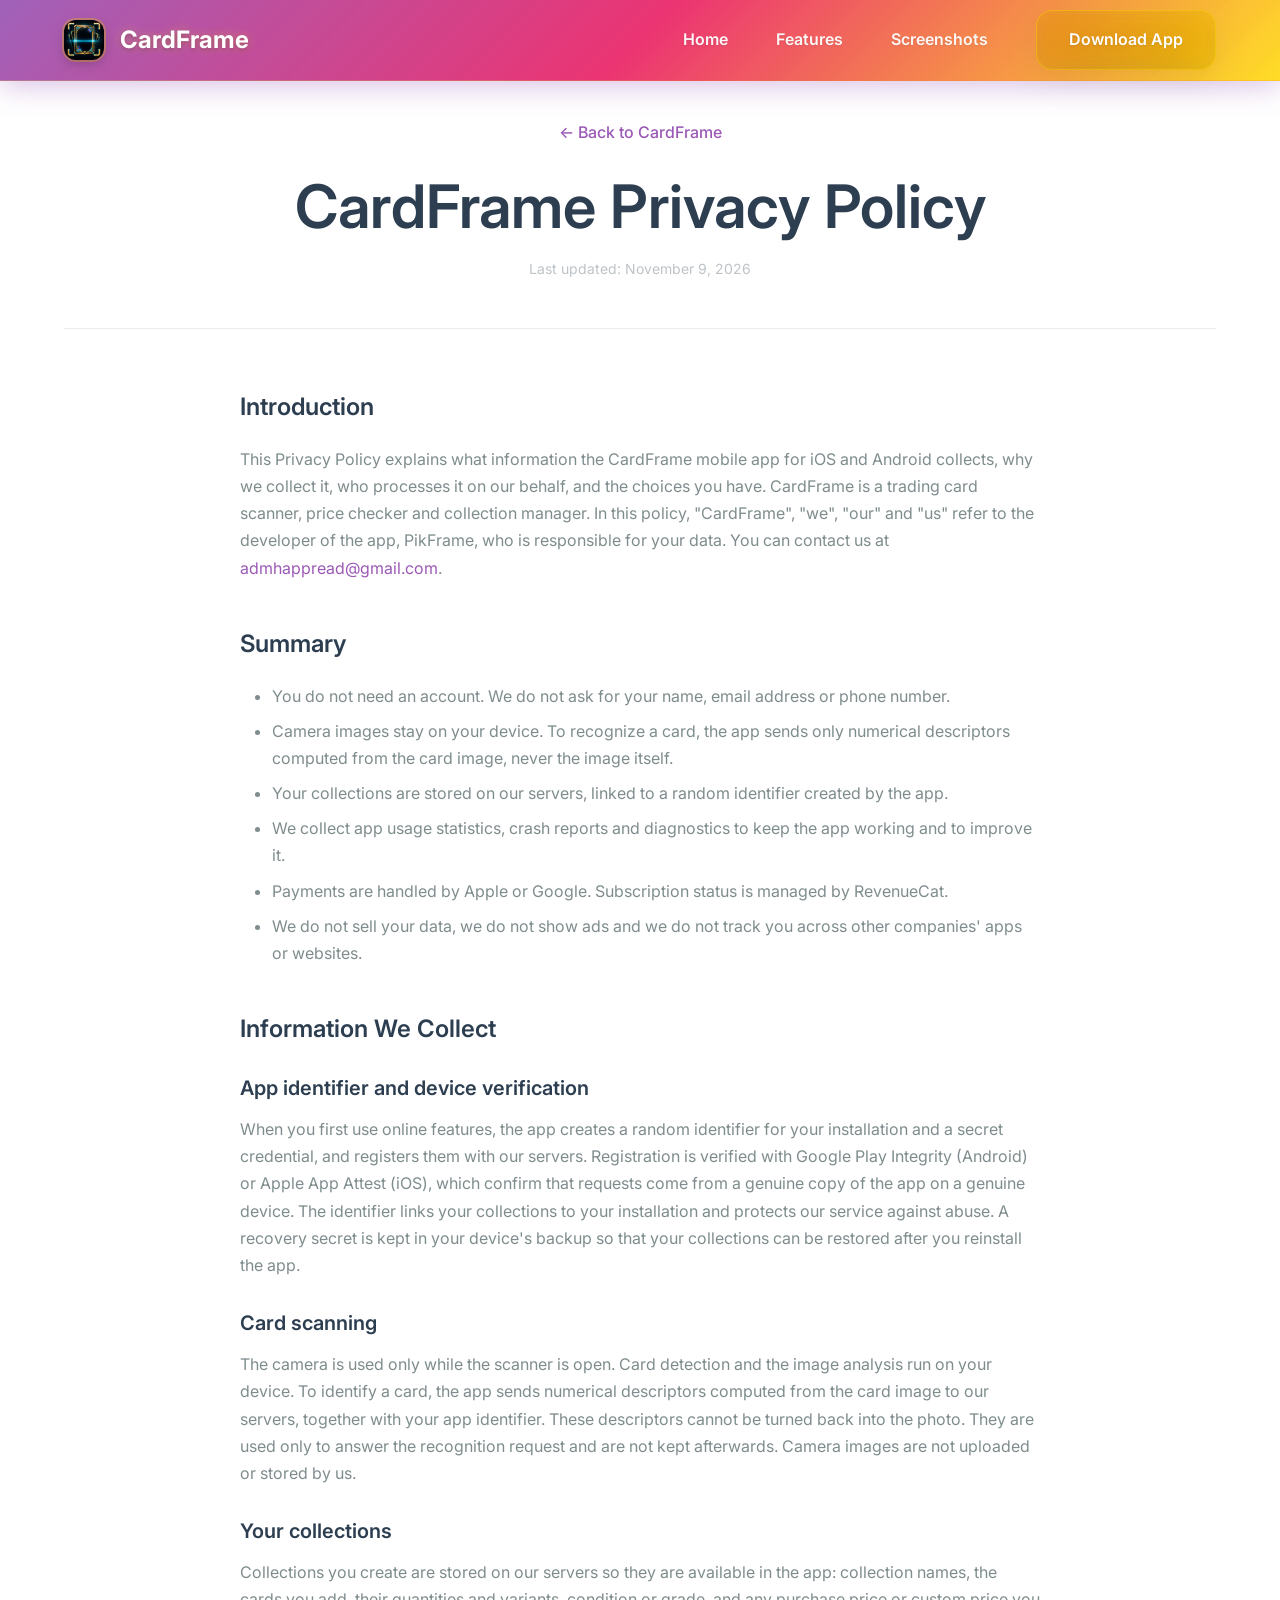
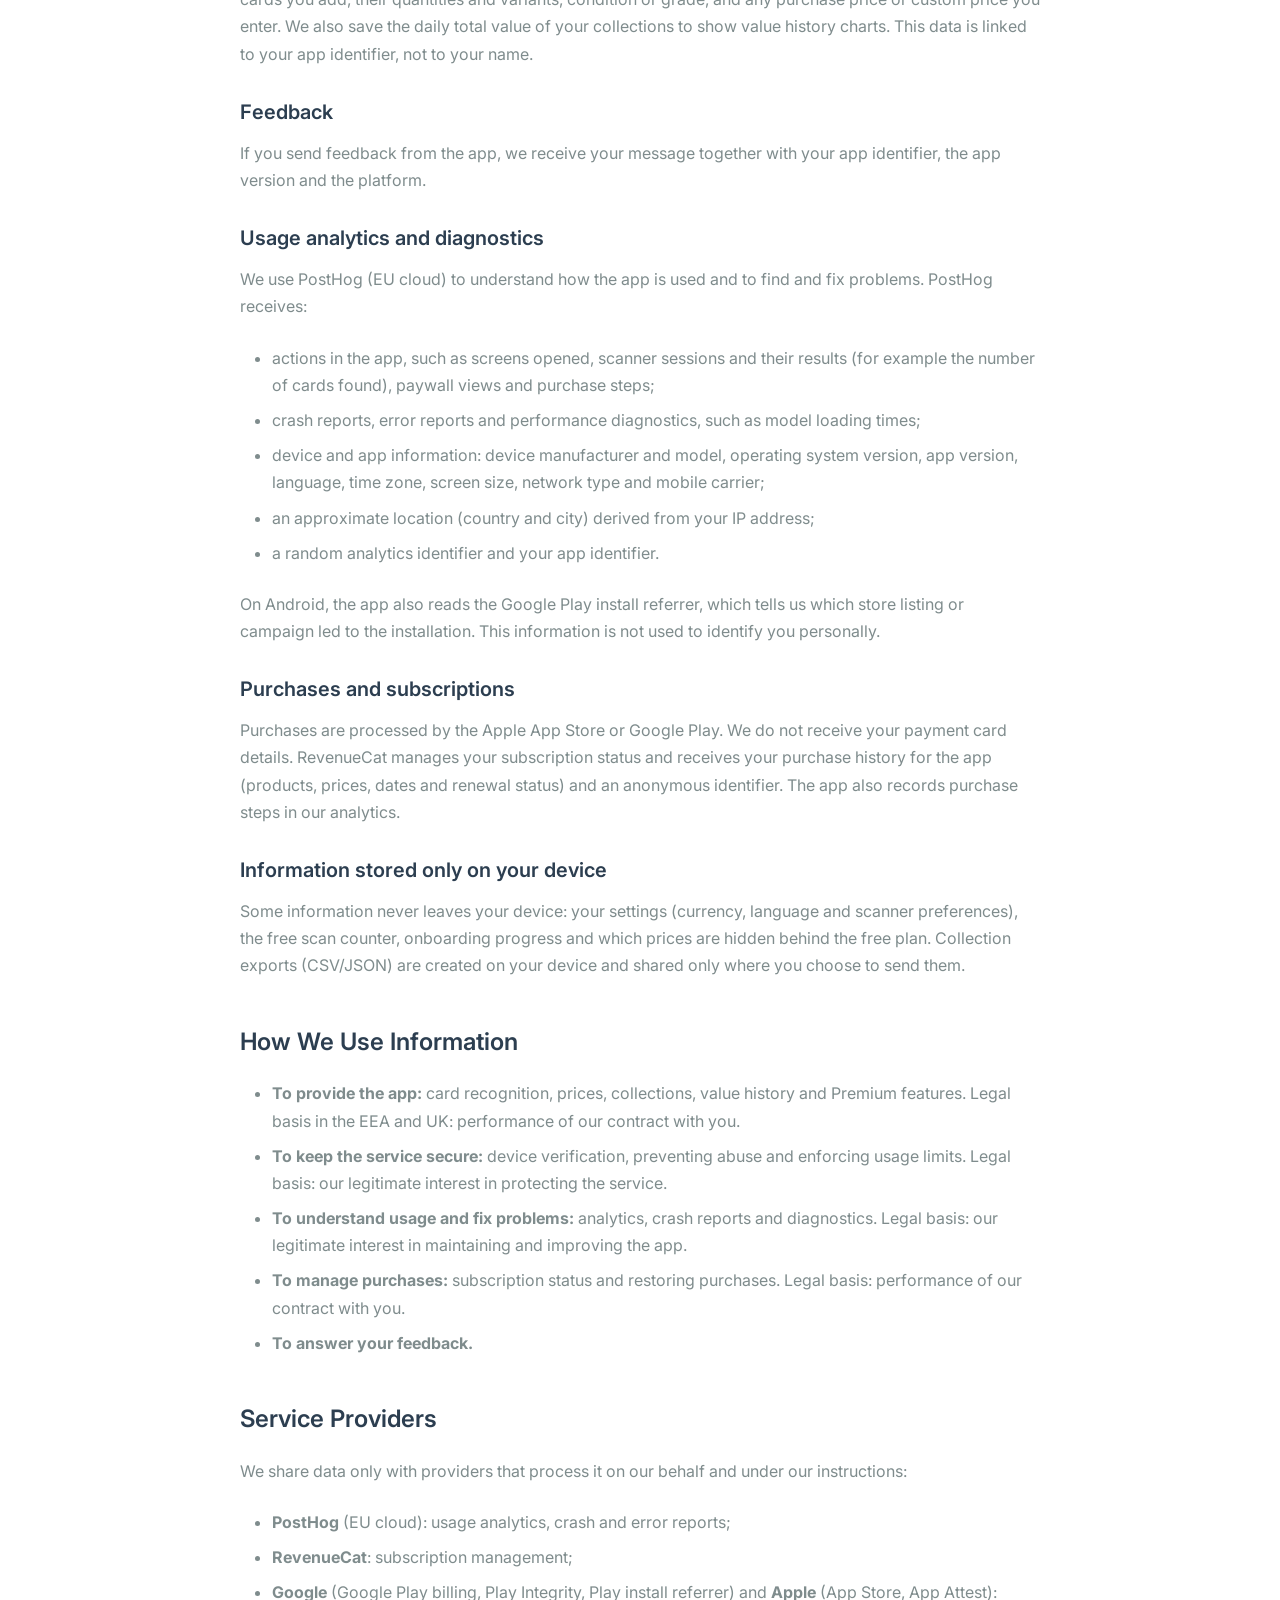
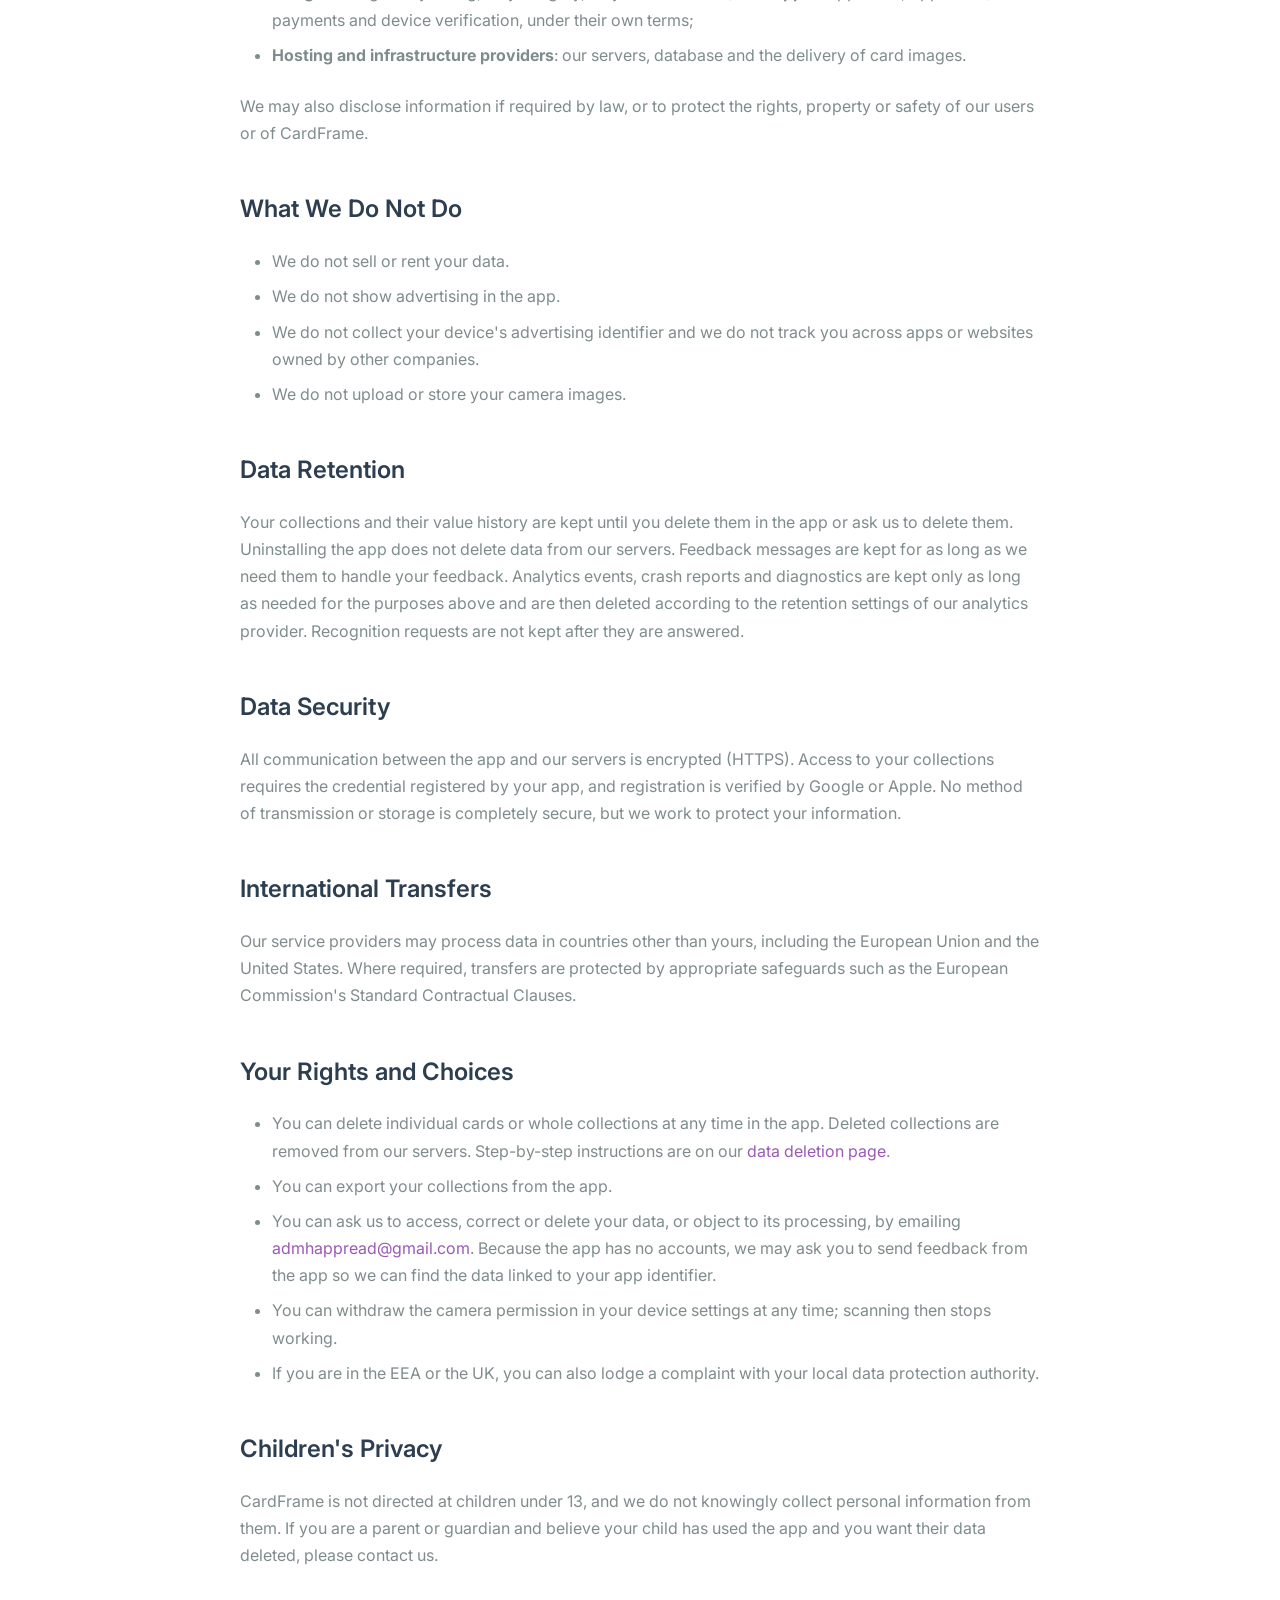
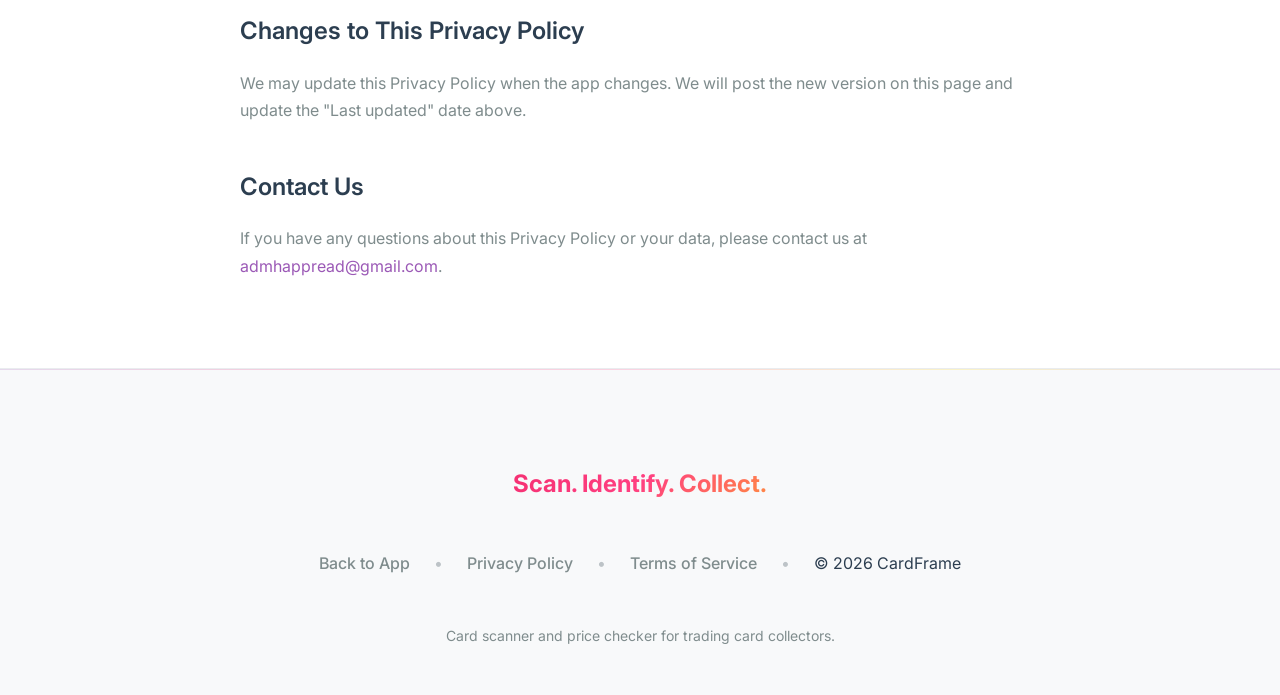
==== commit 450ce0ab: "Add data deletion page; developer name PikFrame - delete-data.html: how to delete collections in the" ====
--- a/privacy.html
+++ b/privacy.html
@@ -63,7 +63,7 @@
             app for iOS and Android collects, why we collect it, who processes it on our behalf, and the
             choices you have. CardFrame is a trading card scanner, price checker
             and collection manager. In this policy, "CardFrame", "we", "our" and
-            "us" refer to the developer of the app, Happread, who is responsible
+            "us" refer to the developer of the app, PikFrame, who is responsible
             for your data. You can contact us at
             <a href="mailto:admhappread@gmail.com">admhappread@gmail.com</a>.
           </p>
@@ -221,7 +221,7 @@
 
           <h2>Your Rights and Choices</h2>
           <ul>
-            <li>You can delete individual cards or whole collections at any time in the app. Deleted collections are removed from our servers.</li>
+            <li>You can delete individual cards or whole collections at any time in the app. Deleted collections are removed from our servers. Step-by-step instructions are on our <a href="delete-data.html">data deletion page</a>.</li>
             <li>You can export your collections from the app.</li>
             <li>You can ask us to access, correct or delete your data, or object to its processing, by emailing <a href="mailto:admhappread@gmail.com">admhappread@gmail.com</a>. Because the app has no accounts, we may ask you to send feedback from the app so we can find the data linked to your app identifier.</li>
             <li>You can withdraw the camera permission in your device settings at any time; scanning then stops working.</li>
--- a/styles.css
+++ b/styles.css
@@ -1167,7 +1167,8 @@
   color: var(--text-secondary);
 }
 
-.privacy-body ul {
+.privacy-body ul,
+.privacy-body ol {
   margin-bottom: var(--spacing-md);
   padding-left: var(--spacing-lg);
 }
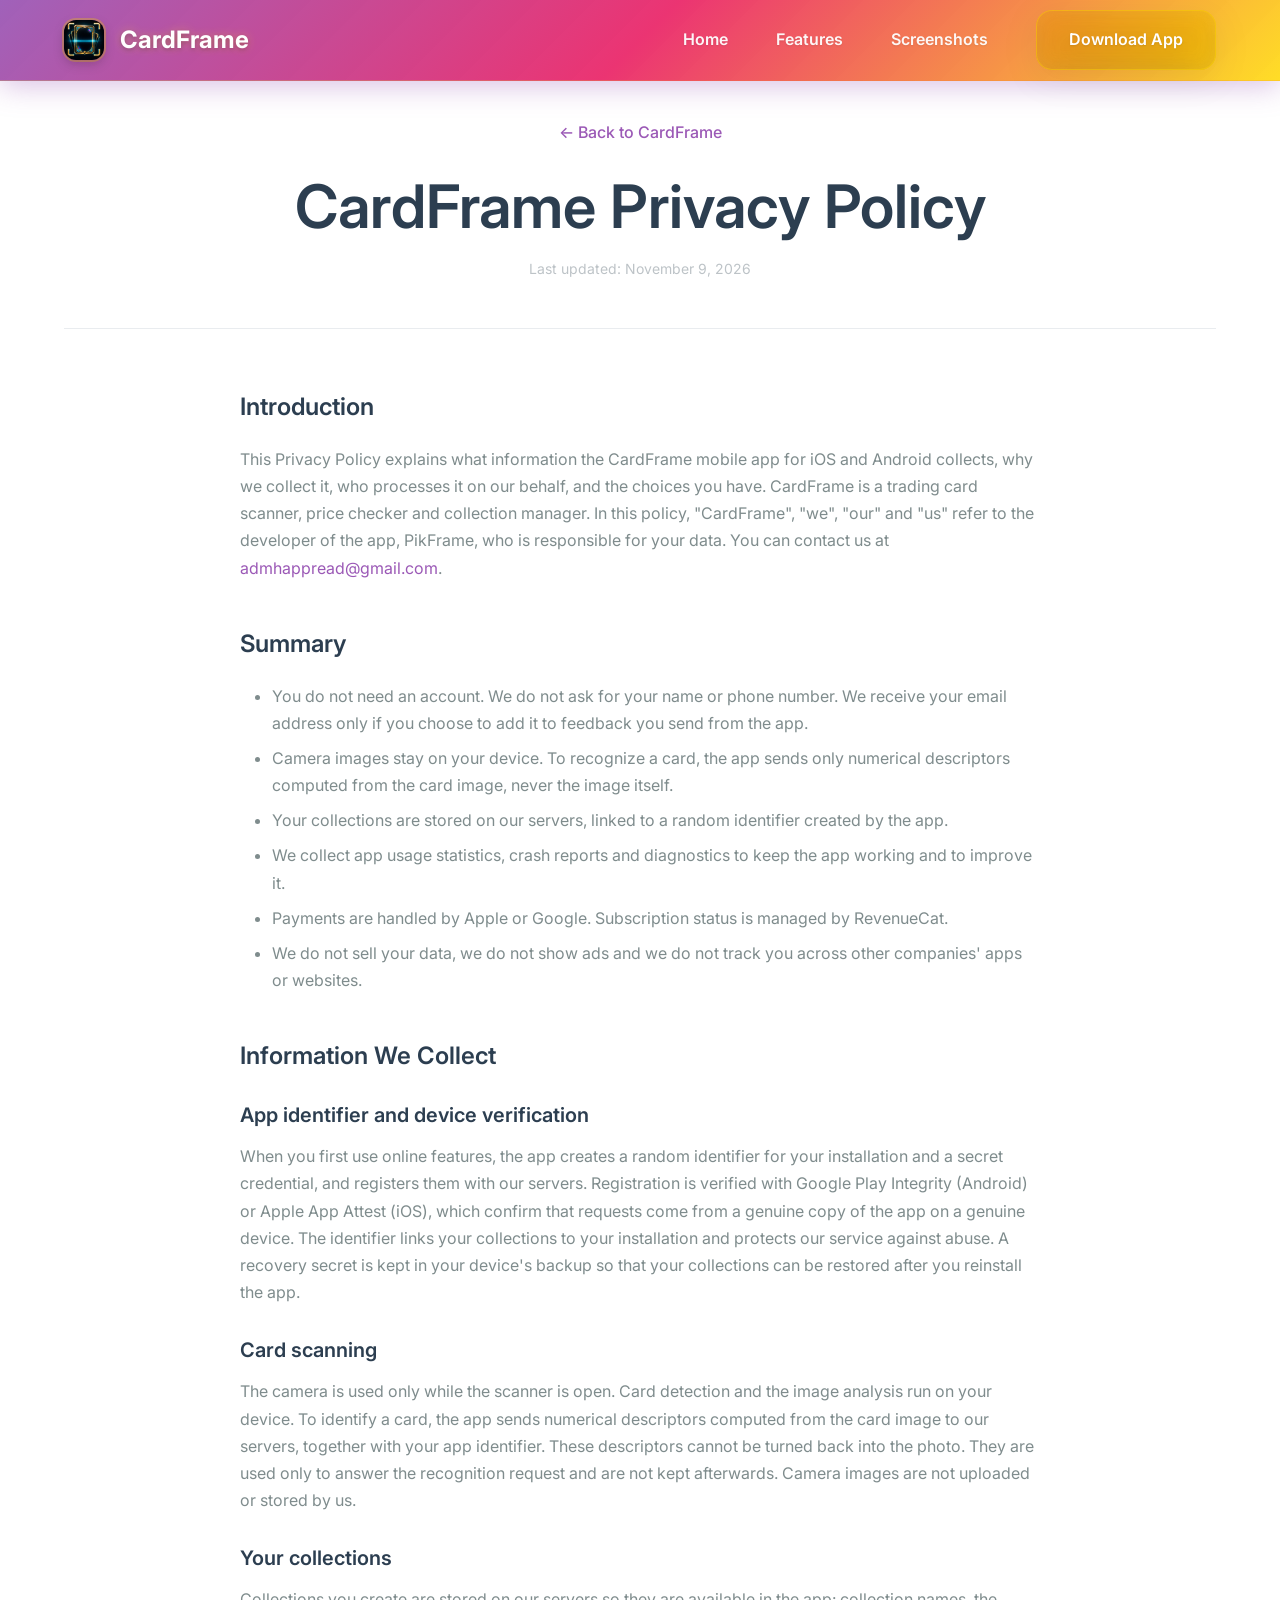
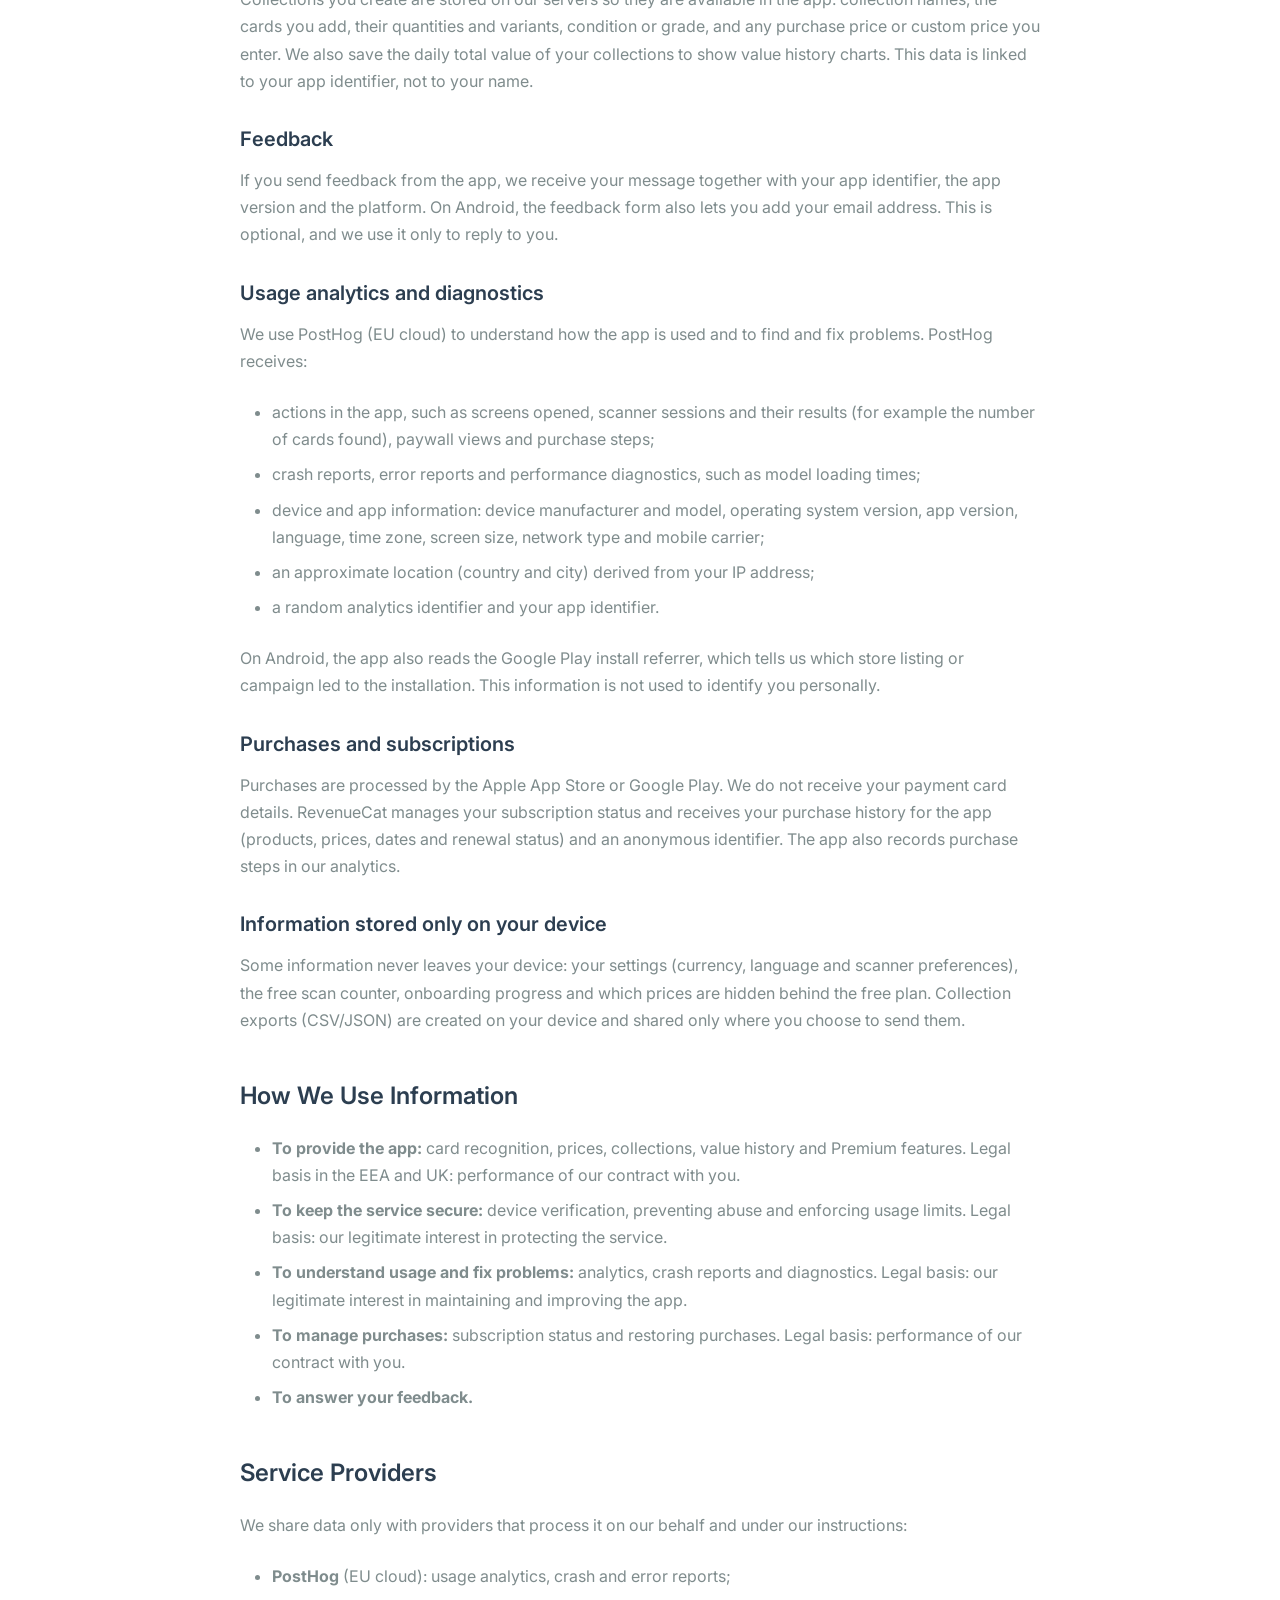
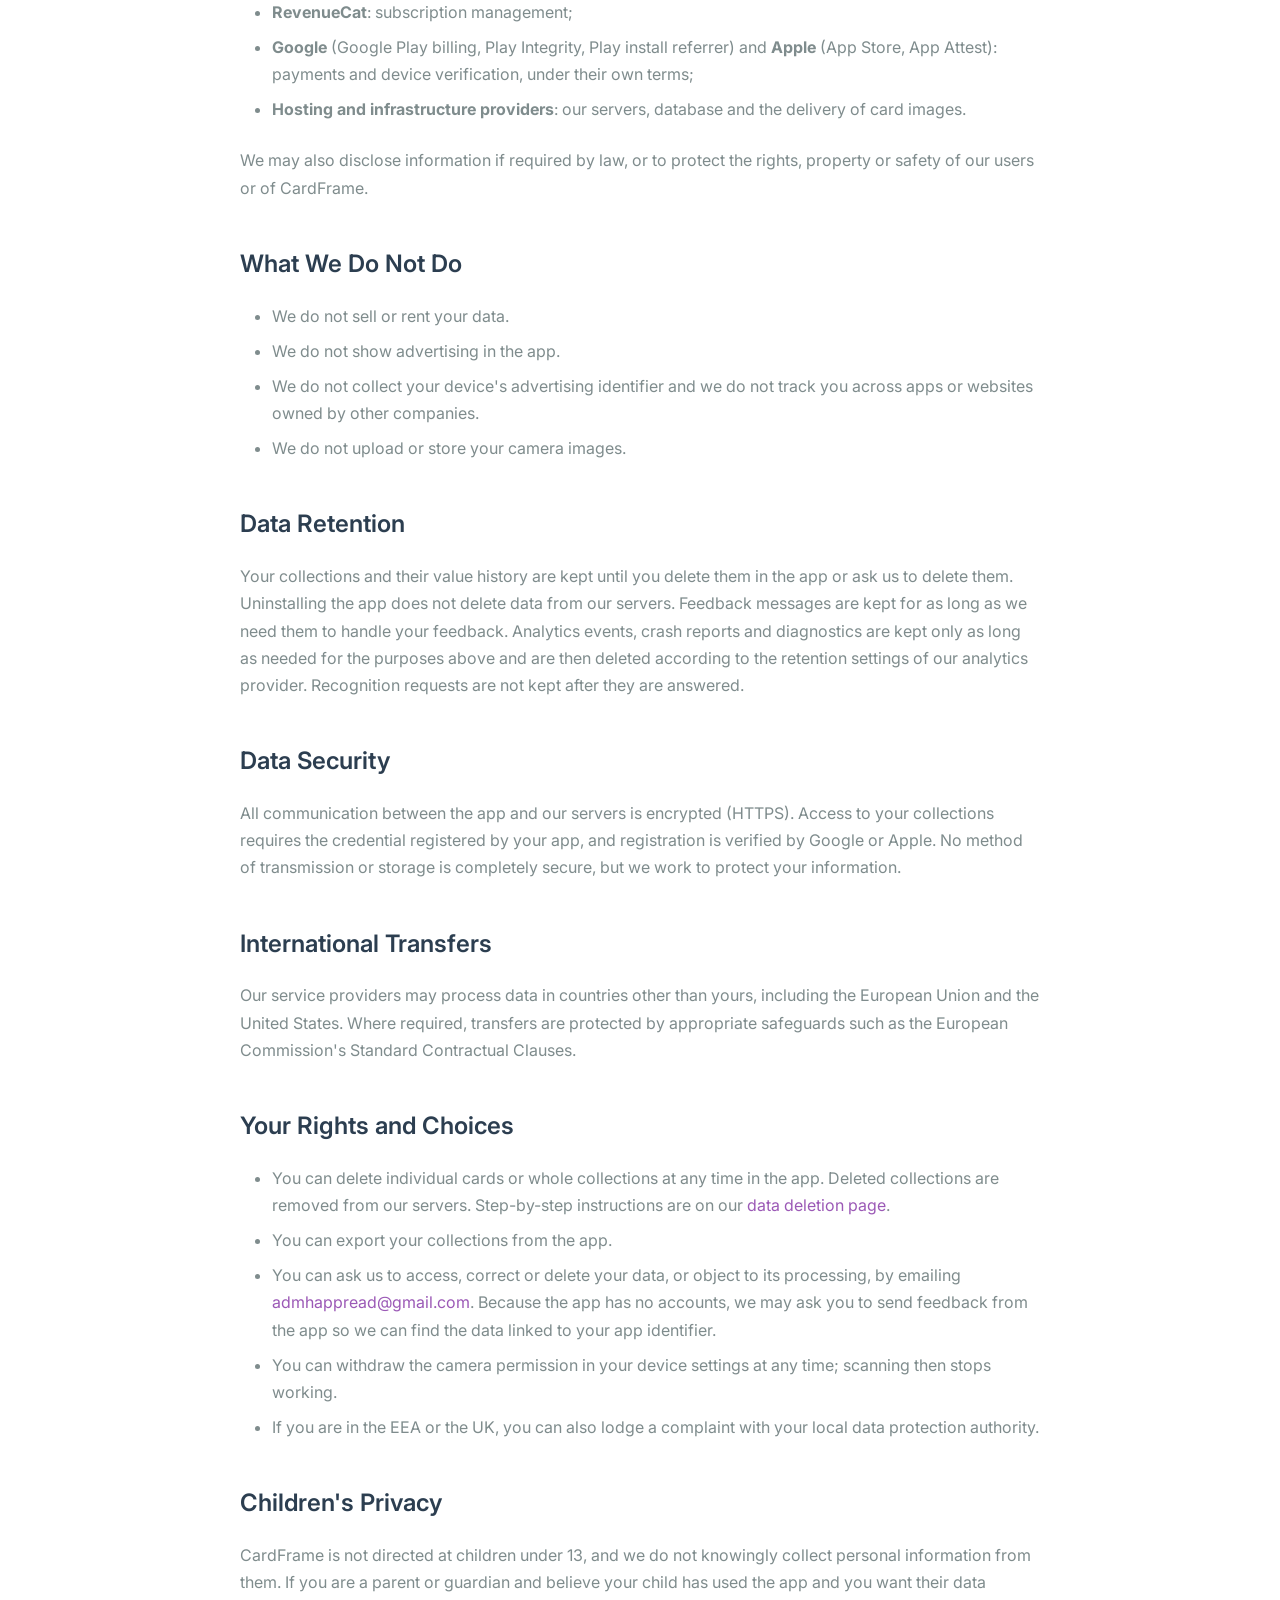
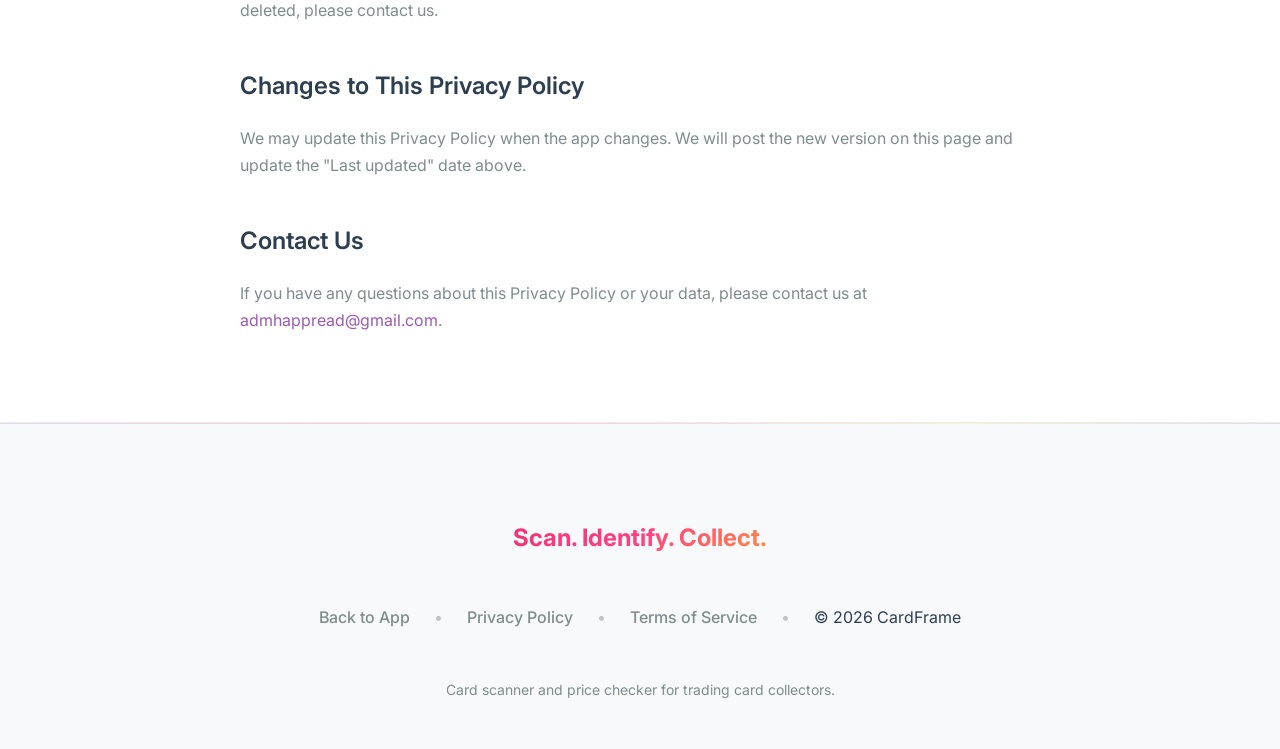
==== commit d04311bf: "Privacy: mention optional email in Android feedback form Co-Authored-By: Claude Opus 5.5 <noreply@an" ====
--- a/privacy.html
+++ b/privacy.html
@@ -70,7 +70,7 @@
 
           <h2>Summary</h2>
           <ul>
-            <li>You do not need an account. We do not ask for your name, email address or phone number.</li>
+            <li>You do not need an account. We do not ask for your name or phone number. We receive your email address only if you choose to add it to feedback you send from the app.</li>
             <li>Camera images stay on your device. To recognize a card, the app sends only numerical descriptors computed from the card image, never the image itself.</li>
             <li>Your collections are stored on our servers, linked to a random identifier created by the app.</li>
             <li>We collect app usage statistics, crash reports and diagnostics to keep the app working and to improve it.</li>
@@ -117,7 +117,9 @@
           <h3>Feedback</h3>
           <p>
             If you send feedback from the app, we receive your message together
-            with your app identifier, the app version and the platform.
+            with your app identifier, the app version and the platform. On
+            Android, the feedback form also lets you add your email address.
+            This is optional, and we use it only to reply to you.
           </p>
 
           <h3>Usage analytics and diagnostics</h3>
